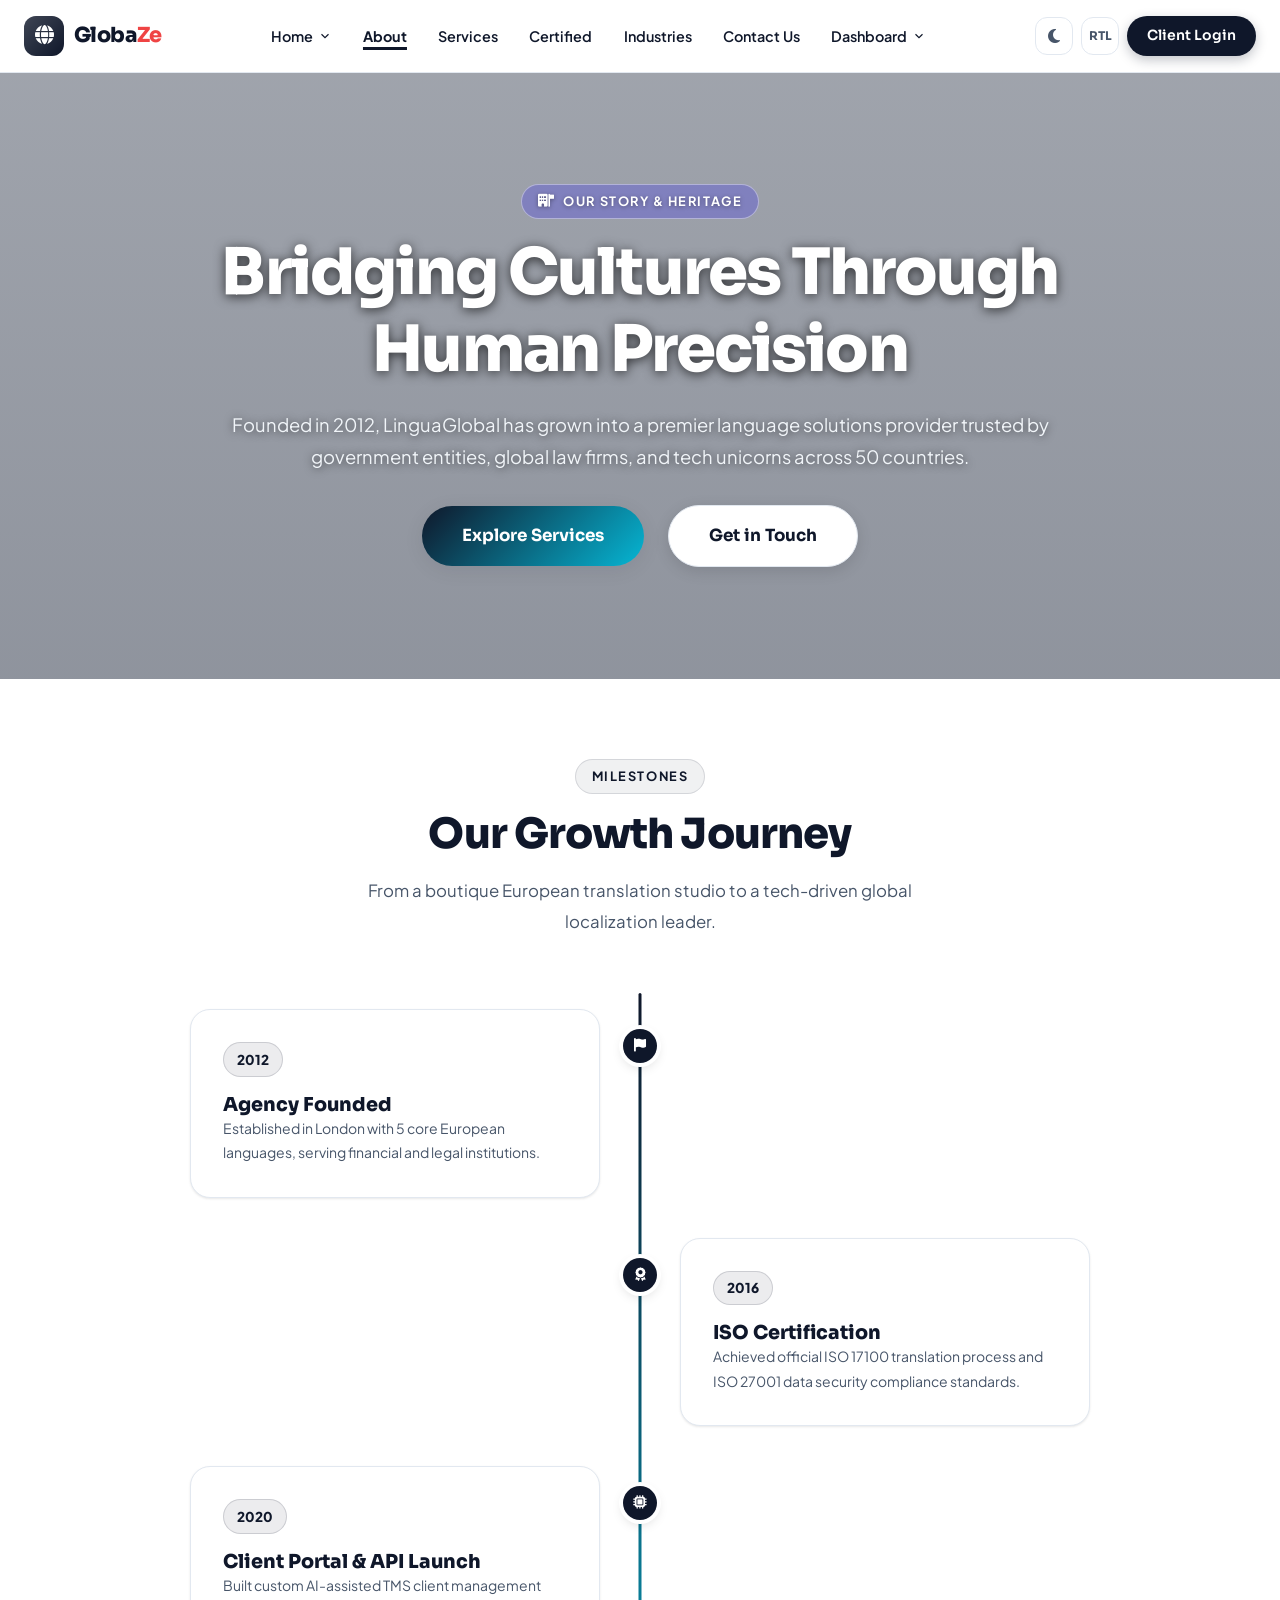
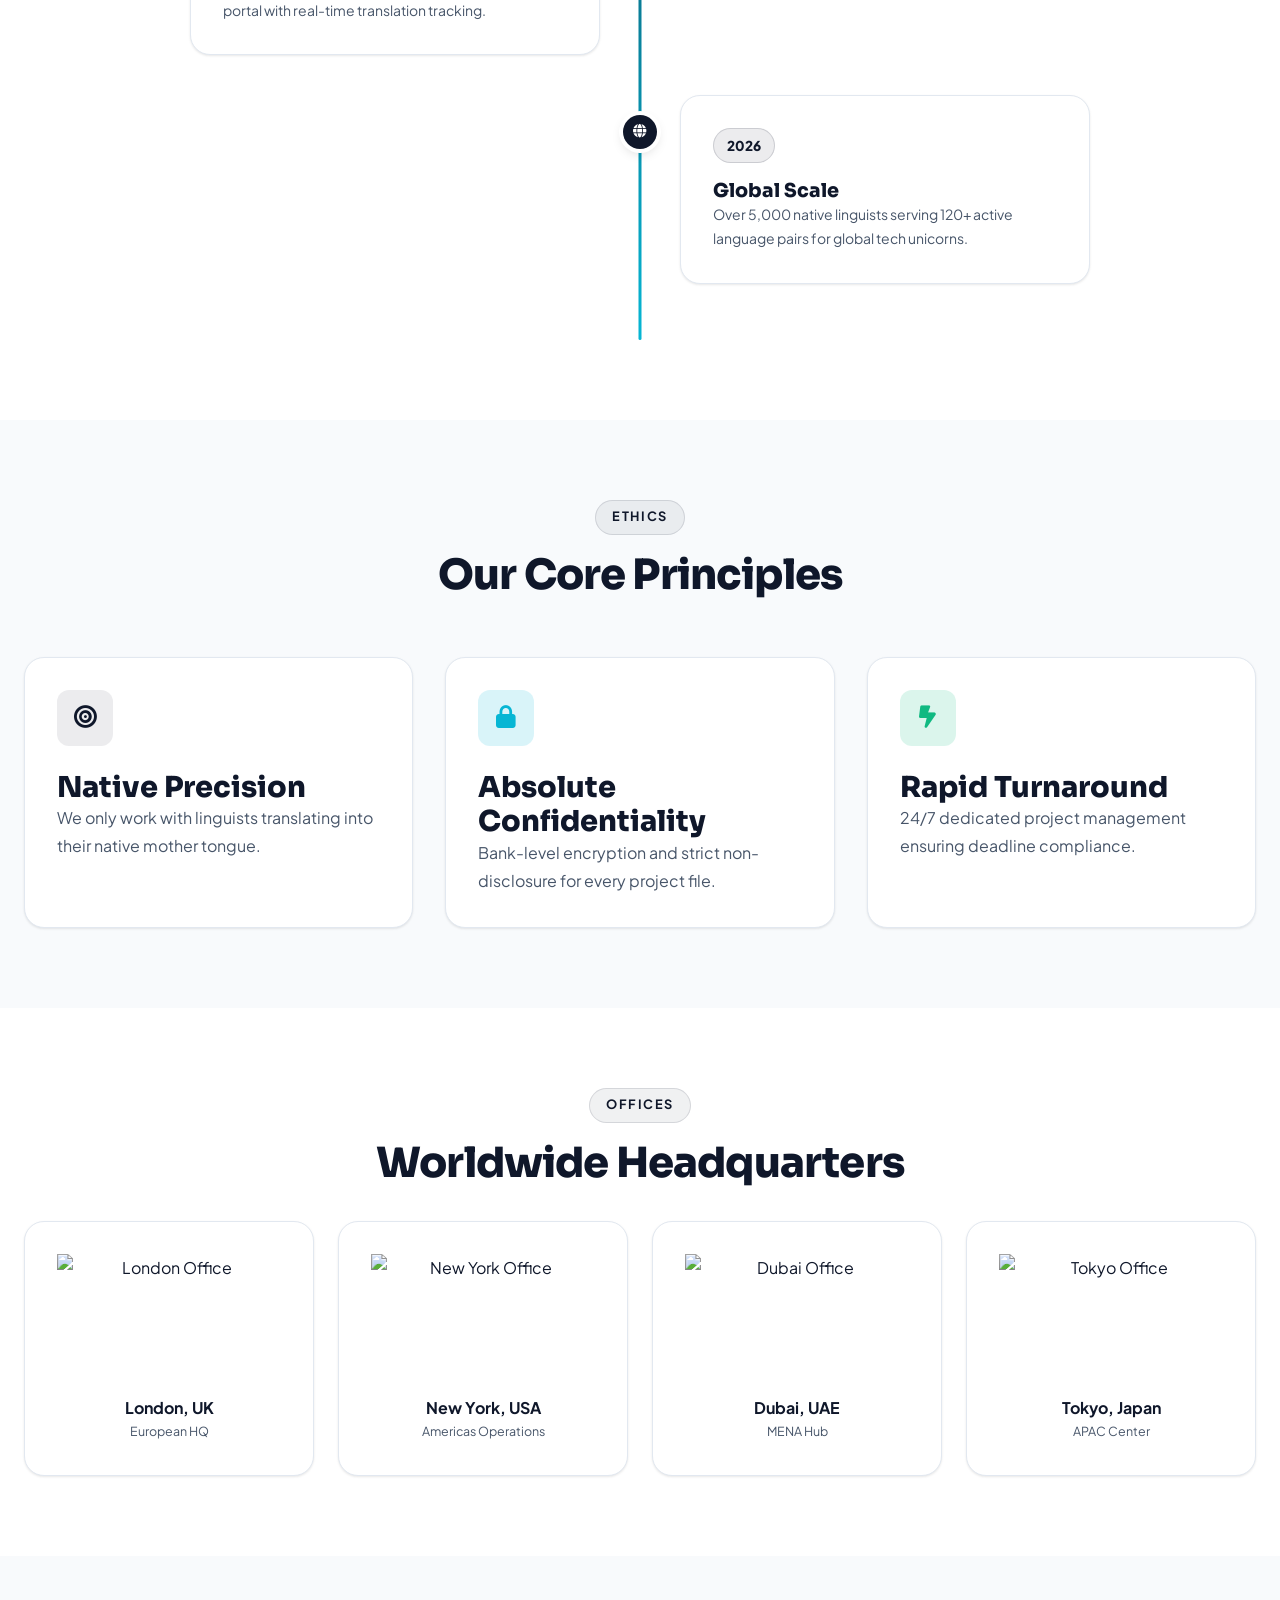
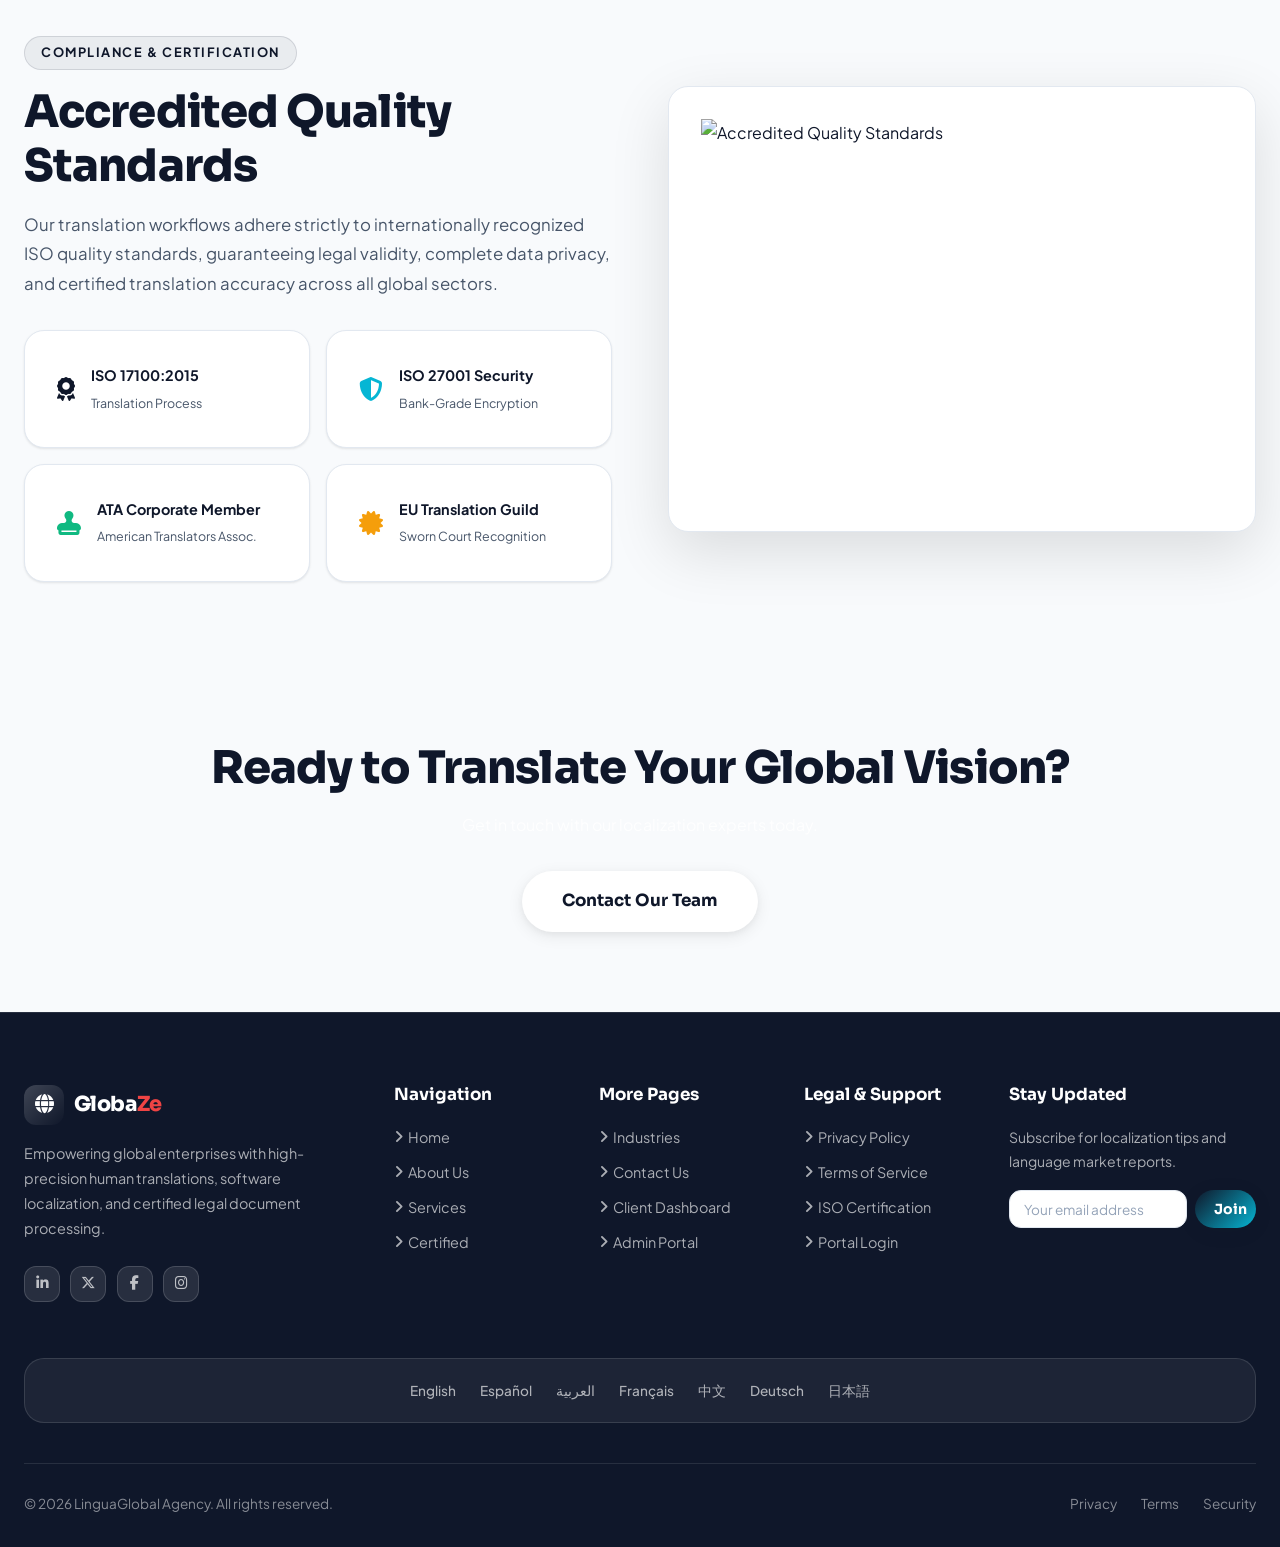
==== about.html @ 1b7e899e "j" ====
<!DOCTYPE html>
<html lang="en" data-theme="light" dir="ltr">
<head>
  <meta charset="UTF-8">
  <meta name="viewport" content="width=device-width, initial-scale=1.0">
  <title>About Us — LinguaGlobal Agency</title>
  <link rel="icon" type="image/svg+xml" href="assets/favicon.svg">
  <link rel="stylesheet" href="assets/css/styles.css">
  <link rel="stylesheet" href="assets/css/header.css">
  <link rel="stylesheet" href="assets/css/footer.css">
  <link rel="stylesheet" href="https://cdnjs.cloudflare.com/ajax/libs/font-awesome/6.5.1/css/all.min.css">
</head>
<body>

  <!-- Shared Header -->
  <header class="site-header">
    <div class="container header-inner">
      <a href="index.html" class="logo">
        <div class="logo-icon"><i class="fa-solid fa-globe"></i></div>
        <span class="logo-text">Globa<span>Ze</span></span>
      </a>

      <nav class="nav">
        <div class="nav-item">
          <a href="index.html" class="nav-link">
            Home
            <svg class="chevron" viewBox="0 0 24 24" fill="none" stroke="currentColor" stroke-width="2"><path d="M6 9l6 6 6-6"/></svg>
          </a>
          <div class="dropdown">
            <a href="index.html" class="dropdown-link"><span class="d-icon"><i class="fa-solid fa-house"></i></span> Home 1 (Global)</a>
            <a href="home2.html" class="dropdown-link"><span class="d-icon"><i class="fa-solid fa-bolt"></i></span> Home 2 (Enterprise)</a>
          </div>
        </div>

        <div class="nav-item"><a href="about.html" class="nav-link active">About</a></div>
        <div class="nav-item"><a href="services.html" class="nav-link">Services</a></div>
        <div class="nav-item"><a href="certified.html" class="nav-link">Certified</a></div>
        <div class="nav-item"><a href="industries.html" class="nav-link">Industries</a></div>
        <div class="nav-item"><a href="contact.html" class="nav-link">Contact Us</a></div>

        <div class="nav-item">
          <a href="#" class="nav-link">
            Dashboard
            <svg class="chevron" viewBox="0 0 24 24" fill="none" stroke="currentColor" stroke-width="2"><path d="M6 9l6 6 6-6"/></svg>
          </a>
          <div class="dropdown">
            <a href="dashboard.html" class="dropdown-link"><span class="d-icon"><i class="fa-solid fa-user"></i></span> Client Dashboard</a>
            <a href="admin-dashboard.html" class="dropdown-link"><span class="d-icon"><i class="fa-solid fa-user-shield"></i></span> Admin Dashboard</a>
          </div>
        </div>

        <!-- Mobile-only: toggles + login inside hamburger menu -->
        <div class="nav-actions">
          <div class="nav-actions-toggles">
            <button class="theme-toggle" aria-label="Toggle Theme"><i class="fa-solid fa-moon"></i></button>
            <button class="rtl-toggle" aria-label="Toggle RTL">RTL</button>
          </div>
          <a href="login.html" class="btn btn-primary" style="justify-content:center;">Client Login</a>
        </div>
      </nav>

      <div class="header-right">
        <button class="theme-toggle" aria-label="Toggle Theme"><i class="fa-solid fa-moon"></i></button>
        <button class="rtl-toggle" aria-label="Toggle RTL">RTL</button>
        <a href="login.html" class="btn-login">Client Login</a>
        <button class="hamburger" aria-label="Toggle Menu">
          <span></span><span></span><span></span>
        </button>
      </div>
    </div>
  </header>

  <!-- Section 1: Hero (Specific Background Image Applied & Dark Theme Immune) -->
  <section class="section section-lg hero-section" style="background-image: url('https://www.crystalhues.com/images/UploadedImages/BlogDocuments/89f655075d.png');">
    <div class="container container-sm text-center" data-aos="fade-up">
      <span class="section-label"><i class="fa-solid fa-building-flag me-1"></i> Our Story & Heritage</span>
      <h1 style="margin-bottom: 1.25rem;">Bridging Cultures Through Human Precision</h1>
      <p style="font-size: 1.15rem; margin-bottom: 2rem;">Founded in 2012, LinguaGlobal has grown into a premier language solutions provider trusted by government entities, global law firms, and tech unicorns across 50 countries.</p>
      <div class="flex-center gap-3">
        <a href="services.html" class="btn btn-primary btn-lg">Explore Services</a>
        <a href="contact.html" class="btn btn-ghost btn-lg" style="color:#fff; border-color:rgba(255,255,255,0.3);">Get in Touch</a>
      </div>
    </div>
  </section>

  <!-- Section 2: Timeline (Our Growth Journey) -->
  <section class="section" style="background: var(--bg-alt);">
    <div class="container">
      <div class="section-header" data-aos="fade-up">
        <span class="section-label">Milestones</span>
        <h2 class="section-title">Our Growth Journey</h2>
        <p class="section-subtitle">From a boutique European translation studio to a tech-driven global localization leader.</p>
      </div>

      <div class="timeline" data-aos="fade-up">
        <div class="timeline-item">
          <div class="timeline-node"><i class="fa-solid fa-flag"></i></div>
          <div class="card">
            <span class="badge badge-primary">2012</span>
            <h4 class="mt-2">Agency Founded</h4>
            <p class="text-sm">Established in London with 5 core European languages, serving financial and legal institutions.</p>
          </div>
        </div>

        <div class="timeline-item">
          <div class="timeline-node"><i class="fa-solid fa-award"></i></div>
          <div class="card">
            <span class="badge badge-accent">2016</span>
            <h4 class="mt-2">ISO Certification</h4>
            <p class="text-sm">Achieved official ISO 17100 translation process and ISO 27001 data security compliance standards.</p>
          </div>
        </div>

        <div class="timeline-item">
          <div class="timeline-node"><i class="fa-solid fa-microchip"></i></div>
          <div class="card">
            <span class="badge badge-success">2020</span>
            <h4 class="mt-2">Client Portal & API Launch</h4>
            <p class="text-sm">Built custom AI-assisted TMS client management portal with real-time translation tracking.</p>
          </div>
        </div>

        <div class="timeline-item">
          <div class="timeline-node"><i class="fa-solid fa-globe"></i></div>
          <div class="card">
            <span class="badge badge-warning">2026</span>
            <h4 class="mt-2">Global Scale</h4>
            <p class="text-sm">Over 5,000 native linguists serving 120+ active language pairs for global tech unicorns.</p>
          </div>
        </div>
      </div>
    </div>
  </section>

  <!-- Section 3: Core Values -->
  <section class="section">
    <div class="container">
      <div class="section-header" data-aos="fade-up">
        <span class="section-label">Ethics</span>
        <h2 class="section-title">Our Core Principles</h2>
      </div>

      <div class="grid-3" data-aos="fade-up">
        <div class="card">
          <div class="icon-box mb-3"><i class="fa-solid fa-bullseye"></i></div>
          <h3>Native Precision</h3>
          <p>We only work with linguists translating into their native mother tongue.</p>
        </div>
        <div class="card">
          <div class="icon-box icon-box-accent mb-3"><i class="fa-solid fa-lock"></i></div>
          <h3>Absolute Confidentiality</h3>
          <p>Bank-level encryption and strict non-disclosure for every project file.</p>
        </div>
        <div class="card">
          <div class="icon-box icon-box-success mb-3"><i class="fa-solid fa-bolt-lightning"></i></div>
          <h3>Rapid Turnaround</h3>
          <p>24/7 dedicated project management ensuring deadline compliance.</p>
        </div>
      </div>
    </div>
  </section>

  <!-- Section 4: Global Presence -->
  <section class="section" style="background: var(--bg-alt);">
    <div class="container text-center" data-aos="fade-up">
      <span class="section-label">Offices</span>
      <h2 class="section-title">Worldwide Headquarters</h2>
      <div class="grid-4 mt-4">
        <div class="card p-0 overflow-hidden text-center">
          <img src="https://images.unsplash.com/photo-1513635269975-59663e0ac1ad?auto=format&fit=crop&w=400&q=80" alt="London Office" style="width:100%; height:140px; object-fit:cover;">
          <div class="p-3"><strong>London, UK</strong><p class="text-xs text-muted">European HQ</p></div>
        </div>
        <div class="card p-0 overflow-hidden text-center">
          <img src="https://images.unsplash.com/photo-1496442226666-8d4d0e62e6e9?auto=format&fit=crop&w=400&q=80" alt="New York Office" style="width:100%; height:140px; object-fit:cover;">
          <div class="p-3"><strong>New York, USA</strong><p class="text-xs text-muted">Americas Operations</p></div>
        </div>
        <div class="card p-0 overflow-hidden text-center">
          <img src="https://images.unsplash.com/photo-1512453979798-5ea266f8880c?auto=format&fit=crop&w=400&q=80" alt="Dubai Office" style="width:100%; height:140px; object-fit:cover;">
          <div class="p-3"><strong>Dubai, UAE</strong><p class="text-xs text-muted">MENA Hub</p></div>
        </div>
        <div class="card p-0 overflow-hidden text-center">
          <img src="https://images.unsplash.com/photo-1503899036084-c55cdd92da26?auto=format&fit=crop&w=400&q=80" alt="Tokyo Office" style="width:100%; height:140px; object-fit:cover;">
          <div class="p-3"><strong>Tokyo, Japan</strong><p class="text-xs text-muted">APAC Center</p></div>
        </div>
      </div>
    </div>
  </section>

  <!-- Section 5: Accredited Quality Standards (Left Content & Right Image) -->
  <section class="section">
    <div class="container grid-2" style="align-items: center; gap: 3.5rem;" data-aos="fade-up">
      <div>
        <span class="section-label">Compliance & Certification</span>
        <h2>Accredited Quality Standards</h2>
        <p class="mt-2" style="font-size: 1.05rem;">Our translation workflows adhere strictly to internationally recognized ISO quality standards, guaranteeing legal validity, complete data privacy, and certified translation accuracy across all global sectors.</p>
        
        <div class="grid-2 mt-4" style="gap: 1rem;">
          <div class="card p-3 flex gap-2" style="align-items: center;">
            <i class="fa-solid fa-award text-primary" style="font-size: 1.5rem;"></i>
            <div>
              <strong style="display:block; font-size: 0.9rem;">ISO 17100:2015</strong>
              <span class="text-xs text-muted">Translation Process</span>
            </div>
          </div>
          <div class="card p-3 flex gap-2" style="align-items: center;">
            <i class="fa-solid fa-shield-halved text-accent" style="font-size: 1.5rem;"></i>
            <div>
              <strong style="display:block; font-size: 0.9rem;">ISO 27001 Security</strong>
              <span class="text-xs text-muted">Bank-Grade Encryption</span>
            </div>
          </div>
          <div class="card p-3 flex gap-2" style="align-items: center;">
            <i class="fa-solid fa-stamp text-success" style="font-size: 1.5rem;"></i>
            <div>
              <strong style="display:block; font-size: 0.9rem;">ATA Corporate Member</strong>
              <span class="text-xs text-muted">American Translators Assoc.</span>
            </div>
          </div>
          <div class="card p-3 flex gap-2" style="align-items: center;">
            <i class="fa-solid fa-certificate text-warning" style="font-size: 1.5rem;"></i>
            <div>
              <strong style="display:block; font-size: 0.9rem;">EU Translation Guild</strong>
              <span class="text-xs text-muted">Sworn Court Recognition</span>
            </div>
          </div>
        </div>
      </div>

      <div class="card p-0 overflow-hidden" style="border-radius: var(--radius-lg); box-shadow: var(--shadow-xl);">
        <img src="https://encrypted-tbn0.gstatic.com/images?q=tbn:ANd9GcSvDf3JsswdYMlalA2zwgzcyN1QqdpwcfSe66rg1JD06zxFjDrPmMpYpowX&s=10" alt="Accredited Quality Standards" style="width:100%; height:380px; object-fit:cover;">
      </div>
    </div>
  </section>

  <!-- Section 6: CTA Banner -->
  <section class="section bg-gradient-primary text-center" style="color: #fff;">
    <div class="container" data-aos="zoom-in">
      <h2>Ready to Translate Your Global Vision?</h2>
      <p style="color: rgba(255,255,255,0.85);" class="mt-2 mb-4">Get in touch with our localization experts today.</p>
      <a href="contact.html" class="btn btn-white btn-lg">Contact Our Team</a>
    </div>
  </section>

  <!-- Shared Footer -->
  <footer class="site-footer">
    <div class="container">
      <div class="footer-top">
        <div class="footer-brand">
          <a href="index.html" class="logo">
            <div class="logo-icon"><i class="fa-solid fa-globe"></i></div>
            <span class="logo-text">Globa<span>Ze</span></span>
          </a>
          <p>Empowering global enterprises with high-precision human translations, software localization, and certified legal document processing.</p>
          <div class="social-links">
            <a href="#" class="social-icon"><i class="fa-brands fa-linkedin-in"></i></a>
            <a href="#" class="social-icon"><i class="fa-brands fa-x-twitter"></i></a>
            <a href="#" class="social-icon"><i class="fa-brands fa-facebook-f"></i></a>
            <a href="#" class="social-icon"><i class="fa-brands fa-instagram"></i></a>
          </div>
        </div>

        <div>
          <h4 class="footer-title">Navigation</h4>
          <div class="footer-links">
            <a href="index.html" class="footer-link"><i class="fa-solid fa-angle-right"></i> Home</a>
            <a href="about.html" class="footer-link"><i class="fa-solid fa-angle-right"></i> About Us</a>
            <a href="services.html" class="footer-link"><i class="fa-solid fa-angle-right"></i> Services</a>
            <a href="certified.html" class="footer-link"><i class="fa-solid fa-angle-right"></i> Certified</a>
          </div>
        </div>

        <div>
          <h4 class="footer-title">More Pages</h4>
          <div class="footer-links">
            <a href="industries.html" class="footer-link"><i class="fa-solid fa-angle-right"></i> Industries</a>
            <a href="contact.html" class="footer-link"><i class="fa-solid fa-angle-right"></i> Contact Us</a>
            <a href="dashboard.html" class="footer-link"><i class="fa-solid fa-angle-right"></i> Client Dashboard</a>
            <a href="admin-dashboard.html" class="footer-link"><i class="fa-solid fa-angle-right"></i> Admin Portal</a>
          </div>
        </div>

        <div>
          <h4 class="footer-title">Legal & Support</h4>
          <div class="footer-links">
            <a href="#" class="footer-link"><i class="fa-solid fa-angle-right"></i> Privacy Policy</a>
            <a href="#" class="footer-link"><i class="fa-solid fa-angle-right"></i> Terms of Service</a>
            <a href="#" class="footer-link"><i class="fa-solid fa-angle-right"></i> ISO Certification</a>
            <a href="login.html" class="footer-link"><i class="fa-solid fa-angle-right"></i> Portal Login</a>
          </div>
        </div>

        <div class="footer-newsletter">
          <h4 class="footer-title">Stay Updated</h4>
          <p>Subscribe for localization tips and language market reports.</p>
          <form class="newsletter-form" onsubmit="event.preventDefault();">
            <input type="email" class="form-control" placeholder="Your email address" required>
            <button type="submit" class="btn btn-primary btn-sm">Join</button>
          </form>
        </div>
      </div>

      <div class="languages-bar">
        <span class="lang-chip">English</span>
        <span class="lang-chip">Español</span>
        <span class="lang-chip">العربية</span>
        <span class="lang-chip">Français</span>
        <span class="lang-chip">中文</span>
        <span class="lang-chip">Deutsch</span>
        <span class="lang-chip">日本語</span>
      </div>

      <div class="footer-bottom">
        <div>&copy; 2026 LinguaGlobal Agency. All rights reserved.</div>
        <div class="footer-bottom-links">
          <a href="#">Privacy</a>
          <a href="#">Terms</a>
          <a href="#">Security</a>
        </div>
      </div>
    </div>
  </footer>

  <script src="assets/js/main.js"></script>
</body>
</html>
---- assets/css/styles.css ----
/* ============================================================
   LinguaGlobal — Global Styles
   ============================================================ */

@import url('https://fonts.googleapis.com/css2?family=Plus+Jakarta+Sans:ital,wght@0,300..800;1,300..800&family=Sora:wght@300..800&display=swap');

/* ── CSS Custom Properties ── */
:root {
  /* Brand - Black in light theme, White in dark theme (No purple) */
  --primary:        #0F172A;
  --primary-light:  #334155;
  --primary-dark:   #020617;
  --primary-glow:   rgba(15,23,42,0.08);
  --accent:         #06B6D4;
  --accent-light:   #22D3EE;
  --accent-dark:    #0891B2;
  --success:        #10B981;
  --warning:        #F59E0B;
  --danger:         #EF4444;

  /* Light Theme */
  --bg:             #F8FAFC;
  --bg-alt:         #FFFFFF;
  --bg-card:        #FFFFFF;
  --bg-glass:       rgba(255,255,255,0.85);
  --text:           #0F172A;
  --text-muted:     #475569;
  --text-subtle:    #94A3B8;
  --border:         #E2E8F0;
  --border-light:   #F1F5F9;
  --shadow-sm:      0 1px 3px rgba(0,0,0,0.06), 0 1px 2px rgba(0,0,0,0.04);
  --shadow-md:      0 4px 16px rgba(0,0,0,0.08), 0 2px 6px rgba(0,0,0,0.04);
  --shadow-lg:      0 10px 40px rgba(0,0,0,0.10), 0 4px 12px rgba(0,0,0,0.06);
  --shadow-xl:      0 20px 60px rgba(0,0,0,0.12);
  --header-bg:      rgba(255,255,255,0.95);
  --gradient-hero:  linear-gradient(135deg, #0F172A 0%, #334155 100%);
  --gradient-card:  linear-gradient(135deg, #F8FAFC 0%, #F1F5F9 100%);
  --overlay:        rgba(15,23,42,0.65);

  /* Sizing */
  --radius-sm:  6px;
  --radius-md:  12px;
  --radius-lg:  20px;
  --radius-xl:  32px;
  --radius-full: 9999px;

  /* Typography — Modern Ultra Sleek Pairings */
  --font-head: 'Sora', sans-serif;
  --font-body: 'Plus Jakarta Sans', sans-serif;

  /* Transitions */
  --transition: 0.3s cubic-bezier(0.4, 0, 0.2, 1);
  --transition-fast: 0.15s ease;
  --transition-slow: 0.5s ease;
}

[data-theme="dark"] {
  --primary:      #FFFFFF;
  --primary-light:#F8FAFC;
  --primary-dark: #E2E8F0;
  --primary-glow: rgba(255,255,255,0.15);
  --bg:           #0F172A;
  --bg-alt:       #1E293B;
  --bg-card:      #1E293B;
  --bg-glass:     rgba(30,41,59,0.85);
  --text:         #F1F5F9;
  --text-muted:   #94A3B8;
  --text-subtle:  #64748B;
  --border:       #334155;
  --border-light: #1E293B;
  --shadow-sm:    0 1px 3px rgba(0,0,0,0.3);
  --shadow-md:    0 4px 16px rgba(0,0,0,0.4);
  --shadow-lg:    0 10px 40px rgba(0,0,0,0.5);
  --shadow-xl:    0 20px 60px rgba(0,0,0,0.6);
  --header-bg:    rgba(255,255,255,0.95);
  --gradient-card: linear-gradient(135deg, #1E293B 0%, #0F172A 100%);
  --overlay:      rgba(0,0,0,0.75);
}

/* ── Reset & Base ── */
*, *::before, *::after { box-sizing: border-box; margin: 0; padding: 0; }

html {
  scroll-behavior: smooth;
  font-size: 16px;
  -webkit-text-size-adjust: 100%;
}

body {
  font-family: var(--font-body);
  background: var(--bg);
  color: var(--text);
  line-height: 1.7;
  min-height: 100vh;
  transition: background var(--transition), color var(--transition);
  overflow-x: hidden;
}

img { max-width: 100%; height: auto; display: block; }
a  { color: inherit; text-decoration: none; }
ul { list-style: none; }
button { cursor: pointer; border: none; background: none; font-family: inherit; }
input, textarea, select { font-family: inherit; }

/* ── Typography ── */
h1,h2,h3,h4,h5,h6 { font-family: var(--font-head); font-weight: 800; line-height: 1.2; color: var(--text); }
h1 { font-size: clamp(2.3rem, 5vw, 4rem); letter-spacing: -0.03em; }
h2 { font-size: clamp(1.8rem, 3.5vw, 2.8rem); letter-spacing: -0.02em; }
h3 { font-size: clamp(1.3rem, 2.5vw, 1.8rem); }
h4 { font-size: 1.2rem; }
h5 { font-size: 1rem; }
p  { color: var(--text-muted); line-height: 1.75; }

/* ── Fixed Hero Section Style (Immune to Light/Dark Mode) ── */
.hero-section {
  position: relative;
  background-size: cover !important;
  background-position: center !important;
  background-repeat: no-repeat !important;
  color: #FFFFFF !important;
}

/* Hardcoded overlay with lighter opacity for vibrant background brightness */
.hero-section::before {
  content: '';
  position: absolute;
  inset: 0;
  background: linear-gradient(180deg, rgba(15,23,42,0.38) 0%, rgba(15,23,42,0.45) 100%);
  z-index: 1;
}

.hero-section > * {
  position: relative;
  z-index: 2;
}

/* Force hero headings, text, and labels to stay white/bright regardless of html data-theme */
.hero-section h1,
.hero-section h2,
.hero-section h3,
.hero-section h4 {
  color: #FFFFFF !important;
  text-shadow: 0 2px 12px rgba(0, 0, 0, 0.7);
}

.hero-section p,
.hero-section span,
.hero-section strong,
.hero-section label {
  color: #FFFFFF !important;
  text-shadow: 0 1px 8px rgba(0, 0, 0, 0.6);
}

.hero-section p,
.hero-section .text-muted,
.hero-section .section-subtitle {
  color: #F1F5F9 !important;
  text-shadow: 0 1px 8px rgba(0, 0, 0, 0.6);
}

.hero-section .section-label {
  background: rgba(79,70,229,0.35) !important;
  color: #FFFFFF !important;
  border: 1px solid rgba(255,255,255,0.4) !important;
  text-shadow: 0 1px 4px rgba(0,0,0,0.4);
}

/* Light Theme Default for Hero Secondary Buttons (e.g., Watch Workflow / Explore Services) */
.hero-section .btn-ghost,
.hero-section .btn-white {
  background: #FFFFFF !important;
  color: #0F172A !important;
  border: 1px solid #E2E8F0 !important;
  box-shadow: 0 4px 16px rgba(0, 0, 0, 0.12) !important;
  text-shadow: none !important;
}

.hero-section .btn-ghost i,
.hero-section .btn-ghost svg,
.hero-section .btn-white i,
.hero-section .btn-white svg {
  color: var(--primary) !important;
}

.hero-section .btn-ghost:hover,
.hero-section .btn-white:hover {
  background: #F8FAFC !important;
  color: var(--primary) !important;
  border-color: var(--primary) !important;
  transform: translateY(-2px);
}

.hero-section .card-glass {
  background: rgba(15,23,42,0.75) !important;
  backdrop-filter: blur(20px) !important;
  -webkit-backdrop-filter: blur(20px) !important;
  border: 1px solid rgba(255,255,255,0.18) !important;
  color: #FFFFFF !important;
}

/* ── Container ── */
.container {
  width: 100%;
  max-width: 1280px;
  margin-inline: auto;
  padding-inline: 1.5rem;
}
.container-sm  { max-width: 960px;  margin-inline: auto; padding-inline: 1.5rem; }
.container-lg  { max-width: 1440px; margin-inline: auto; padding-inline: 2rem; }

/* ── Section ── */
.section { padding-block: 5rem; }
.section-sm { padding-block: 3rem; }
.section-lg { padding-block: 7rem; }

.section-label {
  display: inline-flex;
  align-items: center;
  gap: 0.5rem;
  font-size: 0.8rem;
  font-weight: 700;
  letter-spacing: 0.12em;
  text-transform: uppercase;
  color: #0F172A;
  background: rgba(15, 23, 42, 0.06);
  border: 1px solid rgba(15, 23, 42, 0.12);
  padding: 0.35rem 1rem;
  border-radius: var(--radius-full);
  margin-bottom: 1rem;
  transition: var(--transition);
}

[data-theme="dark"] .section-label {
  color: #FFFFFF !important;
  background: rgba(255, 255, 255, 0.12) !important;
  border-color: rgba(255, 255, 255, 0.22) !important;
}
.section-title {
  font-size: clamp(1.8rem, 3.5vw, 2.6rem);
  font-weight: 800;
  margin-bottom: 1rem;
}
.section-subtitle {
  font-size: 1.05rem;
  color: var(--text-muted);
  max-width: 580px;
  margin-inline: auto;
  line-height: 1.8;
}
.section-header { text-align: center; margin-bottom: 3.5rem; }
.section-header-left { text-align: start; margin-bottom: 2.5rem; }
.section-header-left .section-subtitle { margin-inline: 0; }

/* ── Buttons ── */
.btn {
  display: inline-flex;
  align-items: center;
  gap: 0.5rem;
  padding: 0.75rem 1.75rem;
  border-radius: var(--radius-full);
  font-family: var(--font-head);
  font-weight: 700;
  font-size: 0.95rem;
  transition: var(--transition);
  position: relative;
  overflow: hidden;
  white-space: nowrap;
}
.btn::before {
  content: '';
  position: absolute;
  inset: 0;
  background: rgba(255,255,255,0);
  transition: var(--transition);
}
.btn:hover::before { background: rgba(255,255,255,0.1); }

.btn-primary {
  background: linear-gradient(135deg, var(--primary), var(--accent));
  color: #fff !important;
  box-shadow: 0 4px 20px var(--primary-glow);
}
.btn-primary:hover {
  transform: translateY(-2px);
  box-shadow: 0 8px 30px var(--primary-glow);
}

.btn-outline {
  background: transparent;
  color: var(--primary);
  border: 2px solid var(--primary);
}
.btn-outline:hover {
  background: var(--primary);
  color: #fff !important;
  transform: translateY(-2px);
}

.btn-ghost {
  background: var(--bg-alt);
  color: var(--text);
  border: 1px solid var(--border);
}
.btn-ghost:hover {
  background: var(--bg-card);
  border-color: var(--primary);
  color: var(--primary);
}

.btn-white {
  background: #fff;
  color: var(--primary) !important;
  box-shadow: var(--shadow-md);
}
.btn-white:hover {
  transform: translateY(-2px);
  box-shadow: var(--shadow-lg);
}

.btn-sm { padding: 0.5rem 1.2rem; font-size: 0.875rem; }
.btn-lg { padding: 1rem 2.5rem; font-size: 1.05rem; }
.btn-icon { width: 2.5rem; height: 2.5rem; padding: 0; justify-content: center; border-radius: var(--radius-md); }

/* ── Cards ── */
.card {
  background: var(--bg-card);
  border: 1px solid var(--border);
  border-radius: var(--radius-lg);
  padding: 2rem;
  transition: var(--transition);
  box-shadow: var(--shadow-sm);
}
.card:hover {
  box-shadow: var(--shadow-lg);
  transform: translateY(-4px);
  border-color: var(--primary-light);
}

.card-glass {
  background: var(--bg-glass);
  backdrop-filter: blur(20px);
  -webkit-backdrop-filter: blur(20px);
  border: 1px solid rgba(255,255,255,0.15);
  border-radius: var(--radius-lg);
}

/* ── Badge ── */
.badge {
  display: inline-flex;
  align-items: center;
  gap: 0.35rem;
  padding: 0.3rem 0.8rem;
  border-radius: var(--radius-full);
  font-size: 0.78rem;
  font-weight: 700;
}
.badge-primary { background: var(--primary-glow); color: var(--primary); }
.badge-success { background: rgba(16,185,129,0.15); color: var(--success); }
.badge-warning { background: rgba(245,158,11,0.15); color: var(--warning); }
.badge-danger  { background: rgba(239,68,68,0.15);  color: var(--danger); }
.badge-accent  { background: rgba(6,182,212,0.15);  color: var(--accent); }

/* ── Forms ── */
.form-group { margin-bottom: 1.5rem; }
.form-label {
  display: block;
  font-size: 0.875rem;
  font-weight: 600;
  color: var(--text);
  margin-bottom: 0.5rem;
}
.form-control {
  width: 100%;
  padding: 0.75rem 1rem;
  background: var(--bg-alt);
  border: 1.5px solid var(--border);
  border-radius: var(--radius-md);
  color: var(--text);
  font-size: 0.95rem;
  transition: var(--transition);
  outline: none;
}
.form-control:focus {
  border-color: var(--primary);
  box-shadow: 0 0 0 3px var(--primary-glow);
}
.form-control::placeholder { color: var(--text-subtle); }

/* ── Grid helpers ── */
.grid-2 { display: grid; grid-template-columns: repeat(2, 1fr); gap: 2rem; }
.grid-3 { display: grid; grid-template-columns: repeat(3, 1fr); gap: 2rem; }
.grid-4 { display: grid; grid-template-columns: repeat(4, 1fr); gap: 1.5rem; }
.grid-auto { display: grid; grid-template-columns: repeat(auto-fit, minmax(260px, 1fr)); gap: 2rem; }

/* ── Flex helpers ── */
.flex          { display: flex; }
.flex-center   { display: flex; align-items: center; justify-content: center; }
.flex-between  { display: flex; align-items: center; justify-content: space-between; }
.flex-col      { display: flex; flex-direction: column; }
.gap-1  { gap: 0.5rem; }
.gap-2  { gap: 1rem; }
.gap-3  { gap: 1.5rem; }
.gap-4  { gap: 2rem; }

/* ── Spacing ── */
.mt-1 { margin-top: 0.5rem; }
.mt-2 { margin-top: 1rem; }
.mt-3 { margin-top: 1.5rem; }
.mt-4 { margin-top: 2rem; }
.mb-1 { margin-bottom: 0.5rem; }
.mb-2 { margin-bottom: 1rem; }
.mb-3 { margin-bottom: 1.5rem; }
.mb-4 { margin-bottom: 2rem; }

/* ── Text helpers ── */
.text-center { text-align: center; }
.text-start  { text-align: start; }
.text-end    { text-align: end; }
.text-primary { color: var(--primary) !important; }
.text-accent  { color: var(--accent) !important; }
.text-muted   { color: var(--text-muted) !important; }
.text-success { color: var(--success) !important; }
.text-warning { color: var(--warning) !important; }
.text-sm { font-size: 0.875rem; }
.text-xs { font-size: 0.78rem; }
.fw-600 { font-weight: 600; }
.fw-700 { font-weight: 700; }

/* ── Icon Box ── */
.icon-box {
  width: 3.5rem;
  height: 3.5rem;
  border-radius: var(--radius-md);
  display: flex;
  align-items: center;
  justify-content: center;
  font-size: 1.4rem;
  background: var(--primary-glow);
  color: var(--primary);
  flex-shrink: 0;
  transition: var(--transition);
}
.icon-box-accent { background: rgba(6,182,212,0.15); color: var(--accent); }
.icon-box-success { background: rgba(16,185,129,0.15); color: var(--success); }
.icon-box-warning { background: rgba(245,158,11,0.15); color: var(--warning); }
.icon-box-lg { width: 4.5rem; height: 4.5rem; font-size: 1.8rem; border-radius: var(--radius-lg); }

/* ── Gradient Text ── */
.gradient-text {
  background: linear-gradient(135deg, var(--primary), var(--accent));
  -webkit-background-clip: text;
  -webkit-text-fill-color: transparent;
  background-clip: text;
}

/* ── Divider ── */
.divider {
  height: 1px;
  background: var(--border);
  margin-block: 2rem;
}
.divider-text {
  display: flex;
  align-items: center;
  gap: 1rem;
  color: var(--text-muted);
  font-size: 0.875rem;
}
.divider-text::before, .divider-text::after {
  content: '';
  flex: 1;
  height: 1px;
  background: var(--border);
}

/* ── Animations ── */
[data-aos] {
  opacity: 0;
  transform: translateY(30px);
  transition: opacity 0.7s ease, transform 0.7s ease;
}
[data-aos].aos-animate {
  opacity: 1;
  transform: translateY(0);
}

@keyframes float {
  0%, 100% { transform: translateY(0); }
  50%       { transform: translateY(-12px); }
}
.animate-float { animation: float 4s ease-in-out infinite; }

/* ── Table & Progress ── */
.table-wrap { overflow-x: auto; border-radius: var(--radius-lg); border: 1px solid var(--border); }
table { width: 100%; border-collapse: collapse; }
th {
  background: var(--bg-alt);
  padding: 1rem 1.25rem;
  text-align: start;
  font-size: 0.8rem;
  font-weight: 700;
  letter-spacing: 0.08em;
  text-transform: uppercase;
  color: var(--text-muted);
  border-bottom: 1px solid var(--border);
}
td {
  padding: 1rem 1.25rem;
  border-bottom: 1px solid var(--border-light);
  font-size: 0.9rem;
  color: var(--text);
}
tr:last-child td { border-bottom: none; }
tr:hover td { background: var(--bg-alt); }

/* ── Responsive ── */
@media (max-width: 1024px) {
  .grid-4 { grid-template-columns: repeat(2, 1fr); }
}
@media (max-width: 768px) {
  .section { padding-block: 3.5rem; }
  .section-lg { padding-block: 4rem; }
  .grid-2, .grid-3, .grid-4 { grid-template-columns: 1fr; }
}

/* ============================================================
   MOBILE RESPONSIVE — 1024px / 768px / 360px
   Only affects mobile views. Desktop unchanged.
   ============================================================ */

/* ── 1024px (tablets) ── */
@media (max-width: 1024px) {
  .container, .container-sm, .container-lg {
    padding-inline: 1.25rem;
  }
  .section { padding-block: 4rem; }
  .section-lg { padding-block: 5rem; }
  .section-header { margin-bottom: 2.5rem; }
  .grid-auto { grid-template-columns: repeat(auto-fit, minmax(200px, 1fr)); }
  .card { padding: 1.5rem; }
}

/* ── 768px (large mobile / small tablet) ── */
@media (max-width: 768px) {
  .container, .container-sm, .container-lg {
    padding-inline: 1rem;
  }
  .section { padding-block: 2.75rem; }
  .section-sm { padding-block: 1.75rem; }
  .section-lg { padding-block: 3.25rem; }
  .section-header { margin-bottom: 2rem; }
  .section-subtitle { font-size: 0.95rem; }

  h4 { font-size: 1.05rem; }

  .btn { padding: 0.65rem 1.4rem; font-size: 0.9rem; }
  .btn-lg { padding: 0.75rem 1.75rem; font-size: 0.95rem; }

  .card { padding: 1.25rem; border-radius: var(--radius-lg); }

  /* Stack flex rows that would overflow */
  .flex-between { flex-wrap: wrap; gap: 0.75rem; }

  /* Table: allow horizontal scroll on small screens */
  .table-wrap { border-radius: var(--radius-md); }
  th, td { padding: 0.75rem 1rem; font-size: 0.82rem; }
}

/* ── 360px (small phones) ── */
@media (max-width: 480px) {
  .container, .container-sm, .container-lg {
    padding-inline: 0.875rem;
  }
  .section { padding-block: 2.25rem; }
  .section-sm { padding-block: 1.5rem; }
  .section-lg { padding-block: 2.75rem; }
  .section-header { margin-bottom: 1.5rem; }
  .section-label { font-size: 0.72rem; padding: 0.3rem 0.75rem; }
  .section-title { font-size: clamp(1.4rem, 7vw, 1.9rem); }
  .section-subtitle { font-size: 0.88rem; }

  h1 { font-size: clamp(1.75rem, 8vw, 2.5rem); }
  h2 { font-size: clamp(1.4rem, 7vw, 2rem); }
  h3 { font-size: clamp(1.1rem, 5vw, 1.4rem); }
  h4 { font-size: 1rem; }

  .btn { padding: 0.6rem 1.1rem; font-size: 0.85rem; }
  .btn-lg { padding: 0.7rem 1.4rem; font-size: 0.9rem; }
  .btn-sm { padding: 0.45rem 0.9rem; font-size: 0.8rem; }

  .card { padding: 1rem; border-radius: var(--radius-md); }
  .card:hover { transform: none; }

  .grid-auto { grid-template-columns: 1fr; gap: 1rem; }
  .gap-4 { gap: 1rem; }
  .gap-3 { gap: 0.75rem; }

  .badge { font-size: 0.72rem; padding: 0.25rem 0.6rem; }

  th, td { padding: 0.6rem 0.75rem; font-size: 0.78rem; }

  .icon-box { width: 2.75rem; height: 2.75rem; font-size: 1.1rem; }
  .icon-box-lg { width: 3.25rem; height: 3.25rem; font-size: 1.4rem; }
}

/* ── Timeline (Growth Journey) Styles ── */
.timeline {
  position: relative;
  max-width: 900px;
  margin: 3rem auto 0;
  padding-block: 1rem;
}
.timeline::before {
  content: '';
  position: absolute;
  top: 0;
  bottom: 0;
  left: 50%;
  width: 3px;
  background: linear-gradient(180deg, var(--primary), var(--accent));
  transform: translateX(-50%);
  border-radius: 3px;
}
.timeline-item {
  position: relative;
  margin-bottom: 2.5rem;
  width: 50%;
  padding-inline-end: 2.5rem;
}
.timeline-item:nth-child(even) {
  left: 50%;
  padding-inline-end: 0;
  padding-inline-start: 2.5rem;
}
.timeline-node {
  position: absolute;
  top: 1.25rem;
  right: -17px;
  width: 34px;
  height: 34px;
  border-radius: 50%;
  background: #0F172A !important;
  color: #FFFFFF !important;
  display: flex;
  align-items: center;
  justify-content: center;
  font-size: 0.85rem;
  box-shadow: 0 0 0 4px var(--bg-alt), 0 4px 12px rgba(0,0,0,0.15);
  z-index: 2;
}
[data-theme="dark"] .timeline-node {
  background: #FFFFFF !important;
  color: #0F172A !important;
}
.timeline-item:nth-child(even) .timeline-node {
  left: -17px;
  right: auto;
}

/* Timeline Year Badge Color */
.timeline .badge {
  color: #0F172A !important;
  background: rgba(15, 23, 42, 0.08) !important;
  border: 1px solid rgba(15, 23, 42, 0.15) !important;
  font-weight: 800;
  font-size: 0.85rem;
}
[data-theme="dark"] .timeline .badge {
  color: #FFFFFF !important;
  background: rgba(255, 255, 255, 0.15) !important;
  border-color: rgba(255, 255, 255, 0.25) !important;
}

@media (max-width: 768px) {
  .timeline::before { left: 20px; }
  .timeline-item { width: 100%; padding-inline-end: 0; padding-inline-start: 3.5rem; margin-bottom: 2rem; }
  .timeline-item:nth-child(even) { left: 0; padding-inline-start: 3.5rem; }
  .timeline-node { left: 3px !important; right: auto !important; }
}

@media (max-width: 480px) {
  .timeline { margin-top: 1.5rem; }
  .timeline::before { left: 14px; }
  .timeline-item { padding-inline-start: 2.75rem; margin-bottom: 1.5rem; }
  .timeline-item:nth-child(even) { padding-inline-start: 2.75rem; }
  .timeline-node {
    left: -3px !important;
    right: auto !important;
    width: 28px;
    height: 28px;
    font-size: 0.75rem;
  }
  .timeline .card { padding: 1rem; }
}

/* ── Stat Value (Hero Stats: light theme = black, dark theme = purple) ── */
.stat-value {
  color: #0F172A;
}
[data-theme="dark"] .stat-value {
  color: #818CF8;
}
---- assets/css/header.css ----
/* ============================================================
   LinguaGlobal — Header / Navigation Styles
   ============================================================ */

/* ── Header ── */
.site-header {
  position: fixed;
  top: 0;
  inset-inline: 0;
  z-index: 1000;
  background: var(--header-bg);
  backdrop-filter: blur(24px);
  -webkit-backdrop-filter: blur(24px);
  border-bottom: 1px solid var(--border);
  transition: background var(--transition), box-shadow var(--transition);
}
.site-header.scrolled {
  box-shadow: var(--shadow-md);
}
.header-inner {
  display: flex;
  align-items: center;
  justify-content: space-between;
  height: 72px;
  gap: 1rem;
}

/* ── Logo ── */
.logo {
  display: flex;
  align-items: center;
  gap: 0.6rem;
  flex-shrink: 0;
  text-decoration: none;
}
.logo-icon {
  width: 40px;
  height: 40px;
  border-radius: var(--radius-md);
  background: #0F172A;
  display: flex;
  align-items: center;
  justify-content: center;
  font-size: 1.2rem;
  color: #fff;
  flex-shrink: 0;
  position: relative;
  overflow: hidden;
}
.logo-icon::after {
  content: '';
  position: absolute;
  inset: 0;
  background: linear-gradient(135deg, rgba(255,255,255,0.2), transparent);
}
.logo-text {
  font-family: var(--font-head);
  font-weight: 800;
  font-size: 1.3rem;
  color: #0F172A;
  letter-spacing: -0.02em;
}
.logo-text span { color: #EF4444; font-weight: 900; }

/* ── Nav ── */
.nav {
  display: flex;
  align-items: center;
  gap: 0.25rem;
  flex: 1;
  justify-content: center;
}
.nav-item {
  position: relative;
}
.nav-link {
  display: flex;
  align-items: center;
  gap: 0.3rem;
  padding: 0.5rem 0.85rem;
  font-size: 0.9rem;
  font-weight: 600;
  color: #0F172A;
  border-radius: var(--radius-md);
  transition: var(--transition);
  white-space: nowrap;
  position: relative;
  text-decoration: none;
}
.nav-link:hover {
  color: #0F172A;
  background: transparent;
  text-decoration: underline;
  text-underline-offset: 4px;
  text-decoration-thickness: 2px;
  text-decoration-color: #0F172A;
}
.nav-link.active {
  color: #0F172A;
  background: transparent;
  font-weight: 700;
  text-decoration: underline;
  text-underline-offset: 5px;
  text-decoration-thickness: 2.5px;
  text-decoration-color: #0F172A;
}
.nav-link svg.chevron {
  width: 14px;
  height: 14px;
  transition: transform var(--transition);
  flex-shrink: 0;
}
.nav-item:hover .nav-link svg.chevron { transform: rotate(180deg); }

/* ── Dropdown ── */
.dropdown {
  position: absolute;
  top: calc(100% + 8px);
  inset-inline-start: 50%;
  transform: translateX(-50%);
  min-width: 200px;
  background: var(--bg-card);
  border: 1px solid var(--border);
  border-radius: var(--radius-lg);
  box-shadow: var(--shadow-xl);
  padding: 0.5rem;
  opacity: 0;
  visibility: hidden;
  transform: translateX(-50%) translateY(-8px);
  transition: opacity var(--transition), transform var(--transition), visibility var(--transition);
  z-index: 100;
}
[dir="rtl"] .dropdown {
  transform: translateX(50%);
}
[dir="rtl"] .dropdown { inset-inline-start: auto; inset-inline-end: 0; }
.nav-item:hover .dropdown,
.nav-item:focus-within .dropdown {
  opacity: 1;
  visibility: visible;
  transform: translateX(-50%) translateY(0);
}
[dir="rtl"] .nav-item:hover .dropdown { transform: translateX(0) translateY(0); }
.dropdown-link {
  display: flex;
  align-items: center;
  gap: 0.6rem;
  padding: 0.65rem 1rem;
  font-size: 0.875rem;
  font-weight: 500;
  color: #0F172A;
  border-radius: var(--radius-md);
  transition: var(--transition);
  text-decoration: none;
}
.dropdown-link:hover {
  background: rgba(15,23,42,0.06);
  color: #0F172A;
  text-decoration: underline;
  text-underline-offset: 3px;
  text-decoration-color: #0F172A;
}
.dropdown-link .d-icon {
  width: 28px;
  height: 28px;
  border-radius: 6px;
  background: var(--primary-glow);
  display: flex;
  align-items: center;
  justify-content: center;
  font-size: 0.85rem;
  flex-shrink: 0;
}
.dropdown-divider {
  height: 1px;
  background: var(--border);
  margin: 0.35rem 0;
}

/* ── Header Right ── */
.header-right {
  display: flex;
  align-items: center;
  gap: 0.5rem;
  flex-shrink: 0;
}

/* ── Theme Toggle ── */
.theme-toggle,
.rtl-toggle {
  display: flex;
  align-items: center;
  justify-content: center;
  width: 38px;
  height: 38px;
  border-radius: var(--radius-md);
  background: var(--bg-alt);
  border: 1px solid var(--border);
  color: var(--text-muted);
  font-size: 1rem;
  cursor: pointer;
  transition: var(--transition);
  position: relative;
}
.theme-toggle:hover, .rtl-toggle:hover {
  background: var(--primary-glow);
  color: var(--primary);
  border-color: var(--primary);
}
.rtl-toggle {
  font-size: 0.75rem;
  font-weight: 700;
  font-family: var(--font-head);
  letter-spacing: 0;
}

/* ── Login Button ── */
.btn-login {
  display: inline-flex;
  align-items: center;
  gap: 0.4rem;
  padding: 0.5rem 1.25rem;
  background: #0F172A;
  color: #fff !important;
  border-radius: var(--radius-full);
  font-size: 0.875rem;
  font-weight: 600;
  font-family: var(--font-head);
  transition: var(--transition);
  box-shadow: 0 4px 12px rgba(15,23,42,0.25);
  white-space: nowrap;
}
.btn-login:hover {
  transform: translateY(-2px);
  background: #1E293B;
  box-shadow: 0 8px 24px rgba(15,23,42,0.35);
}

/* ── Mobile Hamburger ── */
.hamburger {
  display: none;
  flex-direction: column;
  gap: 5px;
  cursor: pointer;
  padding: 0.5rem;
  border-radius: var(--radius-sm);
  background: none;
  border: none;
}
.hamburger span {
  display: block;
  width: 22px;
  height: 2px;
  background: var(--text);
  border-radius: 2px;
  transition: var(--transition);
}
.hamburger.open span:nth-child(1) { transform: translateY(7px) rotate(45deg); }
.hamburger.open span:nth-child(2) { opacity: 0; transform: scaleX(0); }
.hamburger.open span:nth-child(3) { transform: translateY(-7px) rotate(-45deg); }

/* nav-actions: hidden on desktop, shown inside mobile hamburger panel */
.nav-actions { display: none; }

/* ── Mobile Nav ── */
@media (max-width: 1024px) {
  .hamburger { display: flex; }
  .nav {
    position: fixed;
    top: 72px;
    inset-inline: 0;
    background: var(--bg-card);
    border-bottom: 1px solid var(--border);
    padding: 1rem;
    flex-direction: column;
    align-items: stretch;
    gap: 0.25rem;
    max-height: 0;
    overflow: hidden;
    transition: max-height 0.4s ease, padding 0.3s ease;
    box-shadow: var(--shadow-lg);
    justify-content: flex-start;
  }
  .nav.open {
    max-height: 90vh;
    overflow-y: auto;
  }
  .dropdown {
    position: static;
    transform: none !important;
    box-shadow: none;
    border: none;
    background: var(--bg-alt);
    border-radius: var(--radius-md);
    margin-top: 0.25rem;
    padding: 0.25rem 0.5rem;
    display: none;
  }
  .nav-item.mobile-open .dropdown { display: block; opacity: 1; visibility: visible; }
  .nav-link { justify-content: space-between; }

  /* Hide toggles & login from header-right on mobile */
  .header-right .theme-toggle,
  .header-right .rtl-toggle,
  .header-right .btn-login { display: none; }

  /* Show nav-actions block inside the hamburger panel */
  .nav-actions {
    display: flex !important;
    flex-direction: column;
    gap: 0.75rem;
    padding: 0.75rem 0.25rem 0.5rem;
    margin-top: 0.5rem;
    border-top: 1px solid var(--border);
  }
  .nav-actions-toggles {
    display: flex;
    gap: 0.5rem;
  }
  .nav-actions .theme-toggle,
  .nav-actions .rtl-toggle {
    flex: 1;
    height: 42px;
    border-radius: var(--radius-md);
    background: var(--bg-alt);
    border: 1px solid var(--border);
    color: var(--text);
    font-size: 0.9rem;
    font-weight: 700;
    cursor: pointer;
    display: flex;
    align-items: center;
    justify-content: center;
    transition: var(--transition);
  }
  .nav-actions .theme-toggle:hover,
  .nav-actions .rtl-toggle:hover {
    background: var(--primary-glow);
    border-color: var(--primary);
    color: var(--primary);
  }
  .nav-actions .btn {
    width: 100%;
    justify-content: center;
  }
  .nav-actions .btn-primary {
    background: #0F172A !important;
    color: #fff !important;
    box-shadow: none;
  }
  .nav-actions .btn-primary:hover {
    background: #1E293B !important;
    transform: none;
  }
}

@media (max-width: 640px) {
  .logo-text { display: none; }
}

/* ── Page Body Offset ── */
body { padding-top: 72px; }

/* ── Always Light Header Overrides ── */
.site-header,
[data-theme="dark"] .site-header {
  background: rgba(255, 255, 255, 0.95) !important;
  border-bottom: 1px solid #E2E8F0 !important;
  color: #0F172A !important;
}

[data-theme="dark"] .site-header .logo-text {
  color: #0F172A !important;
}

[data-theme="dark"] .site-header .logo-text span {
  color: #EF4444 !important;
}

[data-theme="dark"] .site-header .nav-link {
  color: #0F172A !important;
  background: transparent !important;
}

[data-theme="dark"] .site-header .nav-link:hover {
  color: #0F172A !important;
  background: transparent !important;
  text-decoration: underline !important;
  text-underline-offset: 4px !important;
  text-decoration-thickness: 2px !important;
  text-decoration-color: #0F172A !important;
}

[data-theme="dark"] .site-header .nav-link.active {
  color: #0F172A !important;
  background: transparent !important;
  font-weight: 700 !important;
  text-decoration: underline !important;
  text-underline-offset: 5px !important;
  text-decoration-thickness: 2.5px !important;
  text-decoration-color: #0F172A !important;
}

[data-theme="dark"] .site-header .dropdown {
  background: #FFFFFF !important;
  border-color: #E2E8F0 !important;
  box-shadow: 0 20px 60px rgba(0, 0, 0, 0.12) !important;
}

[data-theme="dark"] .site-header .dropdown-link {
  color: #0F172A !important;
}

[data-theme="dark"] .site-header .dropdown-link:hover {
  background: rgba(15,23,42,0.06) !important;
  color: #0F172A !important;
  text-decoration: underline !important;
  text-underline-offset: 3px !important;
  text-decoration-color: #0F172A !important;
}

[data-theme="dark"] .site-header .dropdown-link .d-icon {
  background: var(--primary-glow) !important;
  color: var(--primary) !important;
}

[data-theme="dark"] .site-header .dropdown-divider {
  background: #E2E8F0 !important;
}

[data-theme="dark"] .site-header .theme-toggle,
[data-theme="dark"] .site-header .rtl-toggle {
  background: #F8FAFC !important;
  border-color: #E2E8F0 !important;
  color: #475569 !important;
}

[data-theme="dark"] .site-header .theme-toggle:hover,
[data-theme="dark"] .site-header .rtl-toggle:hover {
  background: var(--primary-glow) !important;
  color: var(--primary) !important;
  border-color: var(--primary) !important;
}

[data-theme="dark"] .site-header .hamburger span {
  background: #0F172A !important;
}

@media (max-width: 1024px) {
  [data-theme="dark"] .site-header .nav {
    background: #FFFFFF !important;
    border-bottom-color: #E2E8F0 !important;
  }
  [data-theme="dark"] .site-header .dropdown {
    background: #F8FAFC !important;
  }
  [data-theme="dark"] .site-header .nav-actions .theme-toggle,
  [data-theme="dark"] .site-header .nav-actions .rtl-toggle {
    background: #F8FAFC !important;
    border-color: #E2E8F0 !important;
    color: #475569 !important;
  }
  [data-theme="dark"] .site-header .nav-actions .theme-toggle:hover,
  [data-theme="dark"] .site-header .nav-actions .rtl-toggle:hover {
    background: rgba(15,23,42,0.08) !important;
    color: #0F172A !important;
    border-color: #0F172A !important;
  }
}


/* ============================================================
   MOBILE RESPONSIVE — Header
   ============================================================ */

/* ── 768px ── */
@media (max-width: 768px) {
  .header-inner { height: 64px; gap: 0.5rem; }
  body { padding-top: 64px; }
  .nav { top: 64px; }
}

/* ── 480px (360px phones) ── */
@media (max-width: 480px) {
  .header-inner { height: 60px; padding-inline: 0.75rem; gap: 0.4rem; }
  body { padding-top: 60px; }
  .logo-text { display: block; font-size: 1.05rem; }
  .nav { top: 60px; padding: 0.75rem; }
  .nav-link { font-size: 0.875rem; padding: 0.65rem 0.75rem; }
  .dropdown-link { font-size: 0.82rem; padding: 0.55rem 0.75rem; }
  .nav-actions .btn { font-size: 0.875rem; padding: 0.65rem 1rem; }
}
---- assets/css/footer.css ----
/* ============================================================
   LinguaGlobal — Footer Styles
   ============================================================ */

.site-footer {
  background: #0F172A;
  border-top: 1px solid rgba(255,255,255,0.1);
  padding-top: 4.5rem;
  padding-bottom: 2rem;
  position: relative;
  overflow: hidden;
}

.footer-top {
  display: grid;
  grid-template-columns: 2fr 1fr 1fr 1fr 1.5fr;
  gap: 2.5rem;
  margin-bottom: 3.5rem;
}

.footer-brand p {
  margin-top: 1rem;
  margin-bottom: 1.5rem;
  max-width: 320px;
  font-size: 0.9rem;
  color: rgba(255,255,255,0.65) !important;
}

.footer-title {
  font-family: var(--font-head);
  font-size: 1.05rem;
  font-weight: 700;
  color: #FFFFFF;
  margin-bottom: 1.25rem;
  position: relative;
}

.footer-links {
  display: flex;
  flex-direction: column;
  gap: 0.65rem;
}

.footer-link {
  color: rgba(255,255,255,0.65);
  font-size: 0.9rem;
  transition: var(--transition);
  display: inline-flex;
  align-items: center;
  gap: 0.35rem;
}

.footer-link:hover {
  color: #FFFFFF;
  transform: translateX(4px);
}

[dir="rtl"] .footer-link:hover {
  transform: translateX(-4px);
}

.footer-newsletter p {
  font-size: 0.875rem;
  margin-bottom: 1rem;
  color: rgba(255,255,255,0.65) !important;
}

.newsletter-form {
  display: flex;
  gap: 0.5rem;
}

.newsletter-form .form-control {
  padding: 0.6rem 0.9rem;
  font-size: 0.85rem;
}

.social-links {
  display: flex;
  align-items: center;
  gap: 0.65rem;
}

.social-icon {
  width: 36px;
  height: 36px;
  border-radius: var(--radius-md);
  background: rgba(255,255,255,0.1);
  border: 1px solid rgba(255,255,255,0.15);
  display: flex;
  align-items: center;
  justify-content: center;
  color: rgba(255,255,255,0.7);
  font-size: 0.9rem;
  transition: var(--transition);
}

.social-icon:hover {
  background: #FFFFFF;
  color: #0F172A;
  border-color: #FFFFFF;
  transform: translateY(-2px);
}

.languages-bar {
  display: flex;
  align-items: center;
  justify-content: center;
  gap: 1.5rem;
  flex-wrap: wrap;
  padding: 1.25rem 1rem;
  background: rgba(255,255,255,0.06);
  border: 1px solid rgba(255,255,255,0.12);
  border-radius: var(--radius-lg);
  margin-bottom: 2.5rem;
}

.lang-chip {
  display: inline-flex;
  align-items: center;
  gap: 0.4rem;
  font-size: 0.85rem;
  font-weight: 500;
  color: rgba(255,255,255,0.65);
}

.footer-bottom {
  display: flex;
  align-items: center;
  justify-content: space-between;
  padding-top: 1.75rem;
  border-top: 1px solid rgba(255,255,255,0.1);
  font-size: 0.85rem;
  color: rgba(255,255,255,0.5);
}

.footer-bottom-links {
  display: flex;
  gap: 1.5rem;
}

.footer-bottom-links a:hover {
  color: #FFFFFF;
}

@media (max-width: 1024px) {
  .footer-top {
    grid-template-columns: 1fr 1fr 1fr;
  }
  .footer-brand, .footer-newsletter {
    grid-column: span 3;
  }
}

@media (max-width: 640px) {
  .footer-top {
    grid-template-columns: 1fr;
  }
  .footer-brand, .footer-newsletter {
    grid-column: span 1;
  }
  .footer-bottom {
    flex-direction: column;
    gap: 1rem;
    text-align: center;
  }
}

/* ── Footer Logo: always white text ── */
.site-footer .logo-text {
  color: #FFFFFF !important;
}
.site-footer .logo-text span {
  color: #EF4444 !important;
}

/* ============================================================
   MOBILE RESPONSIVE — Footer
   ============================================================ */

/* ── 768px ── */
@media (max-width: 768px) {
  .site-footer { padding-top: 3rem; padding-bottom: 1.5rem; }
  .footer-top { margin-bottom: 2rem; gap: 1.75rem; }
  .languages-bar { gap: 1rem; padding: 1rem 0.75rem; }
  .lang-chip { font-size: 0.8rem; }
}

/* ── 480px (360px phones) ── */
@media (max-width: 480px) {
  .site-footer { padding-top: 2.25rem; padding-bottom: 1.25rem; }
  .footer-top { gap: 1.25rem; margin-bottom: 1.5rem; }

  .footer-title { font-size: 0.95rem; margin-bottom: 0.875rem; }
  .footer-link { font-size: 0.83rem; }
  .footer-links { gap: 0.5rem; }

  /* Newsletter form: stack on very small screens */
  .newsletter-form { flex-direction: column; gap: 0.5rem; }
  .newsletter-form .btn { width: 100%; justify-content: center; }

  .languages-bar {
    gap: 0.6rem;
    padding: 0.75rem 0.5rem;
    border-radius: var(--radius-md);
  }
  .lang-chip { font-size: 0.75rem; gap: 0.3rem; }

  .footer-bottom {
    flex-direction: column;
    gap: 0.75rem;
    text-align: center;
    padding-top: 1.25rem;
    font-size: 0.78rem;
  }
  .footer-bottom-links {
    flex-wrap: wrap;
    justify-content: center;
    gap: 0.75rem 1.25rem;
  }

  .social-links { flex-wrap: wrap; gap: 0.5rem; }
  .social-icon { width: 32px; height: 32px; font-size: 0.82rem; }
}
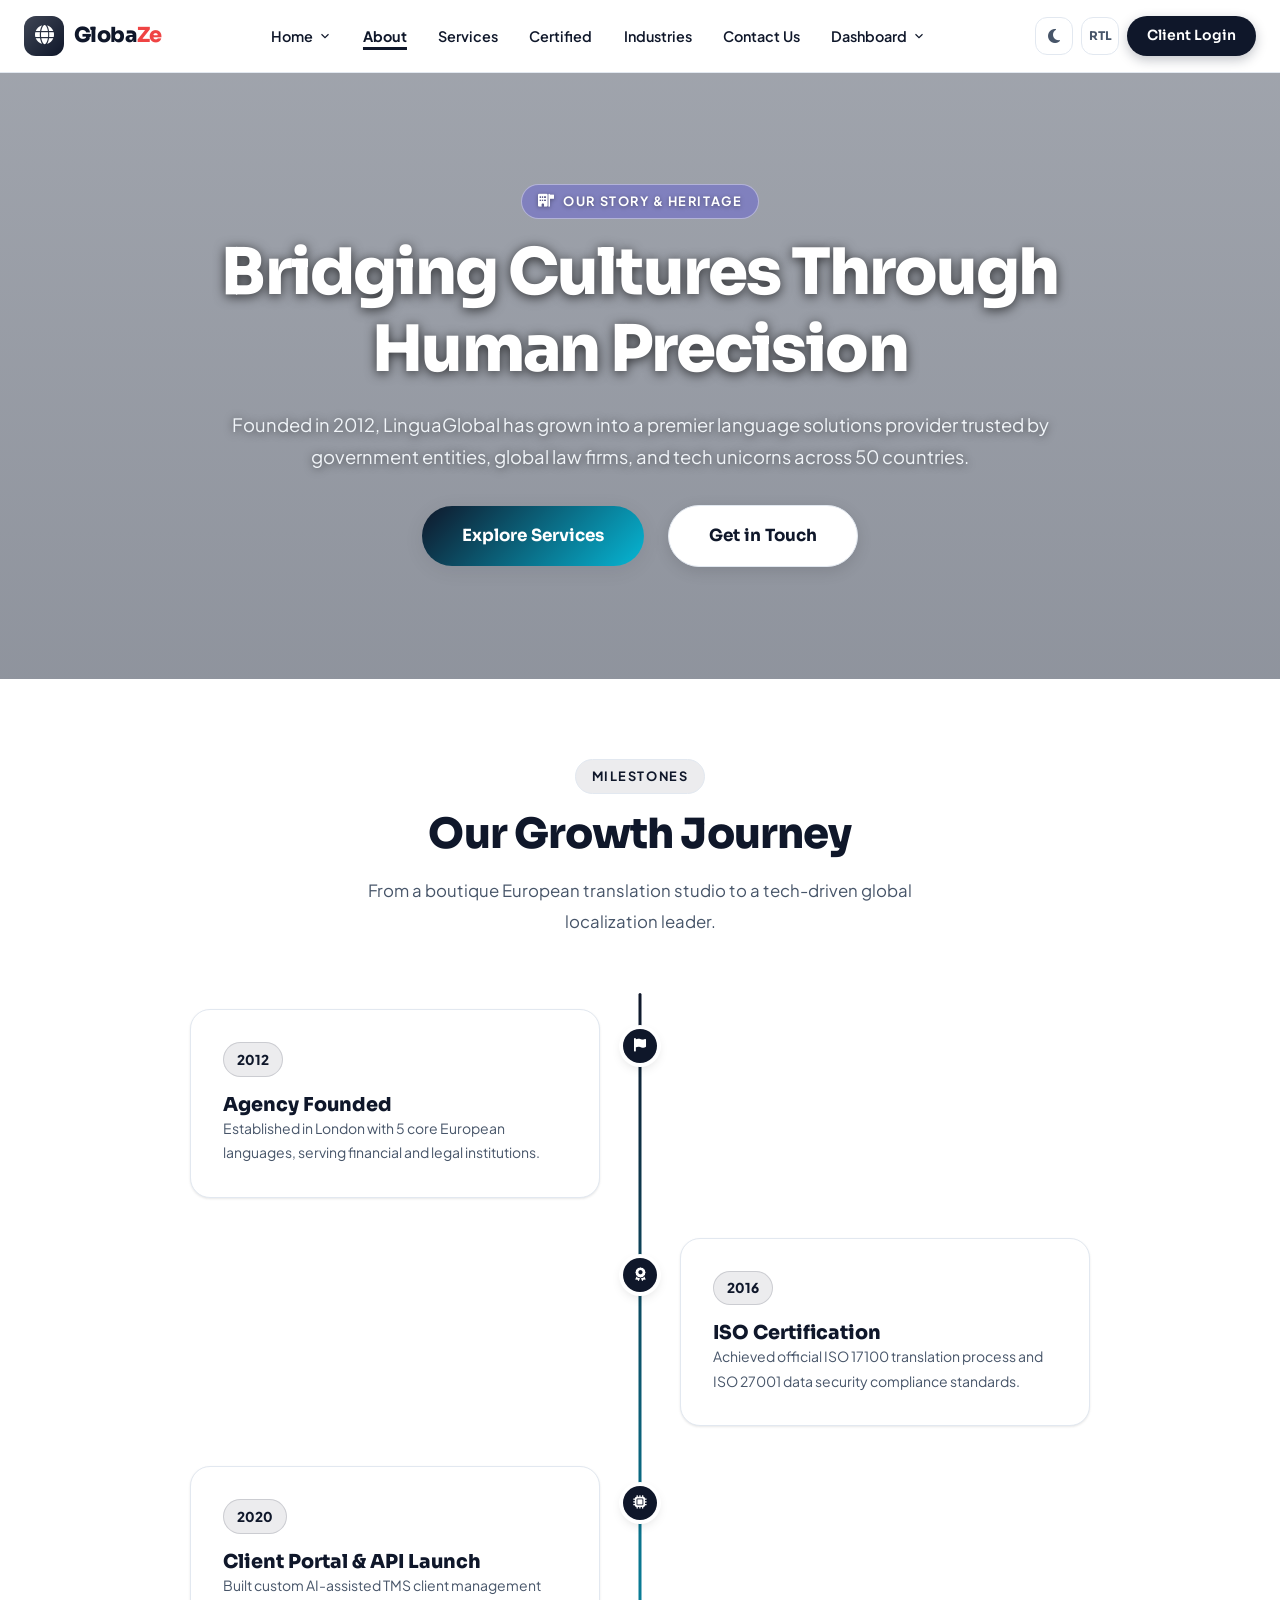
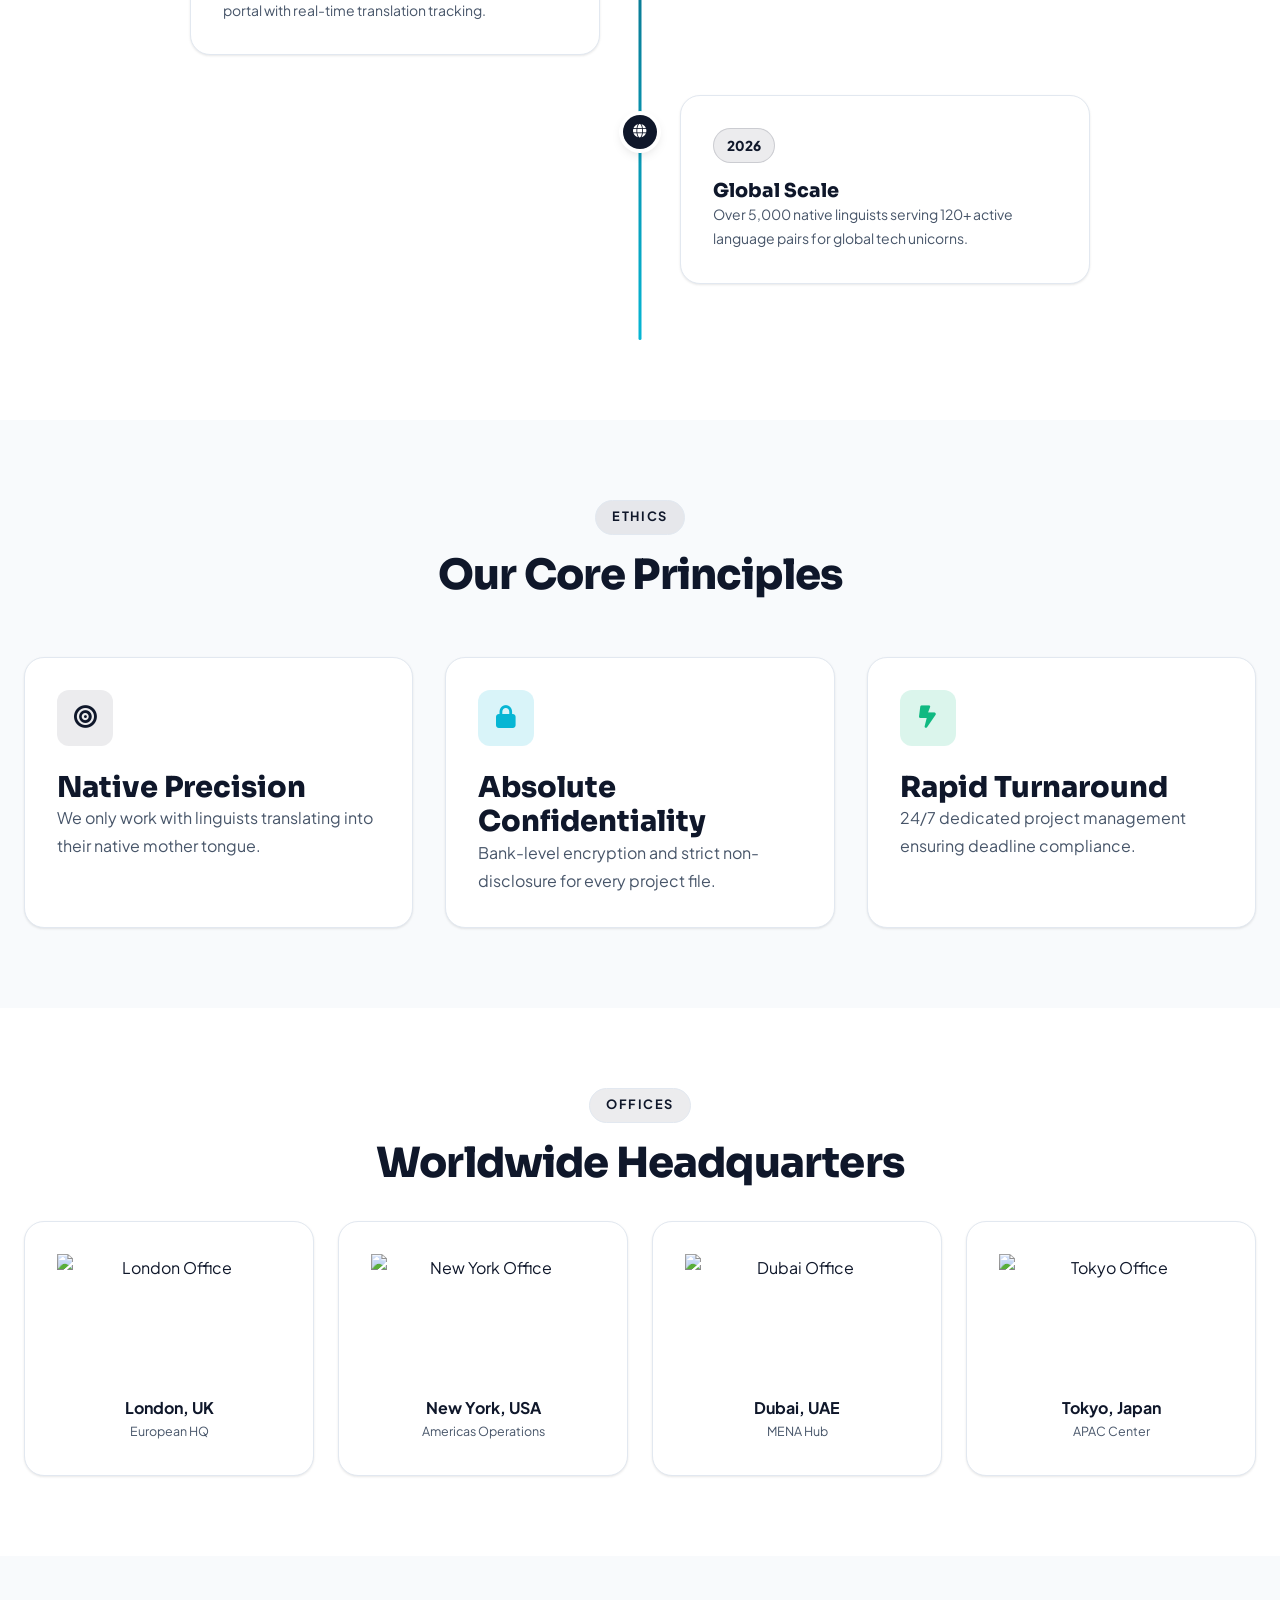
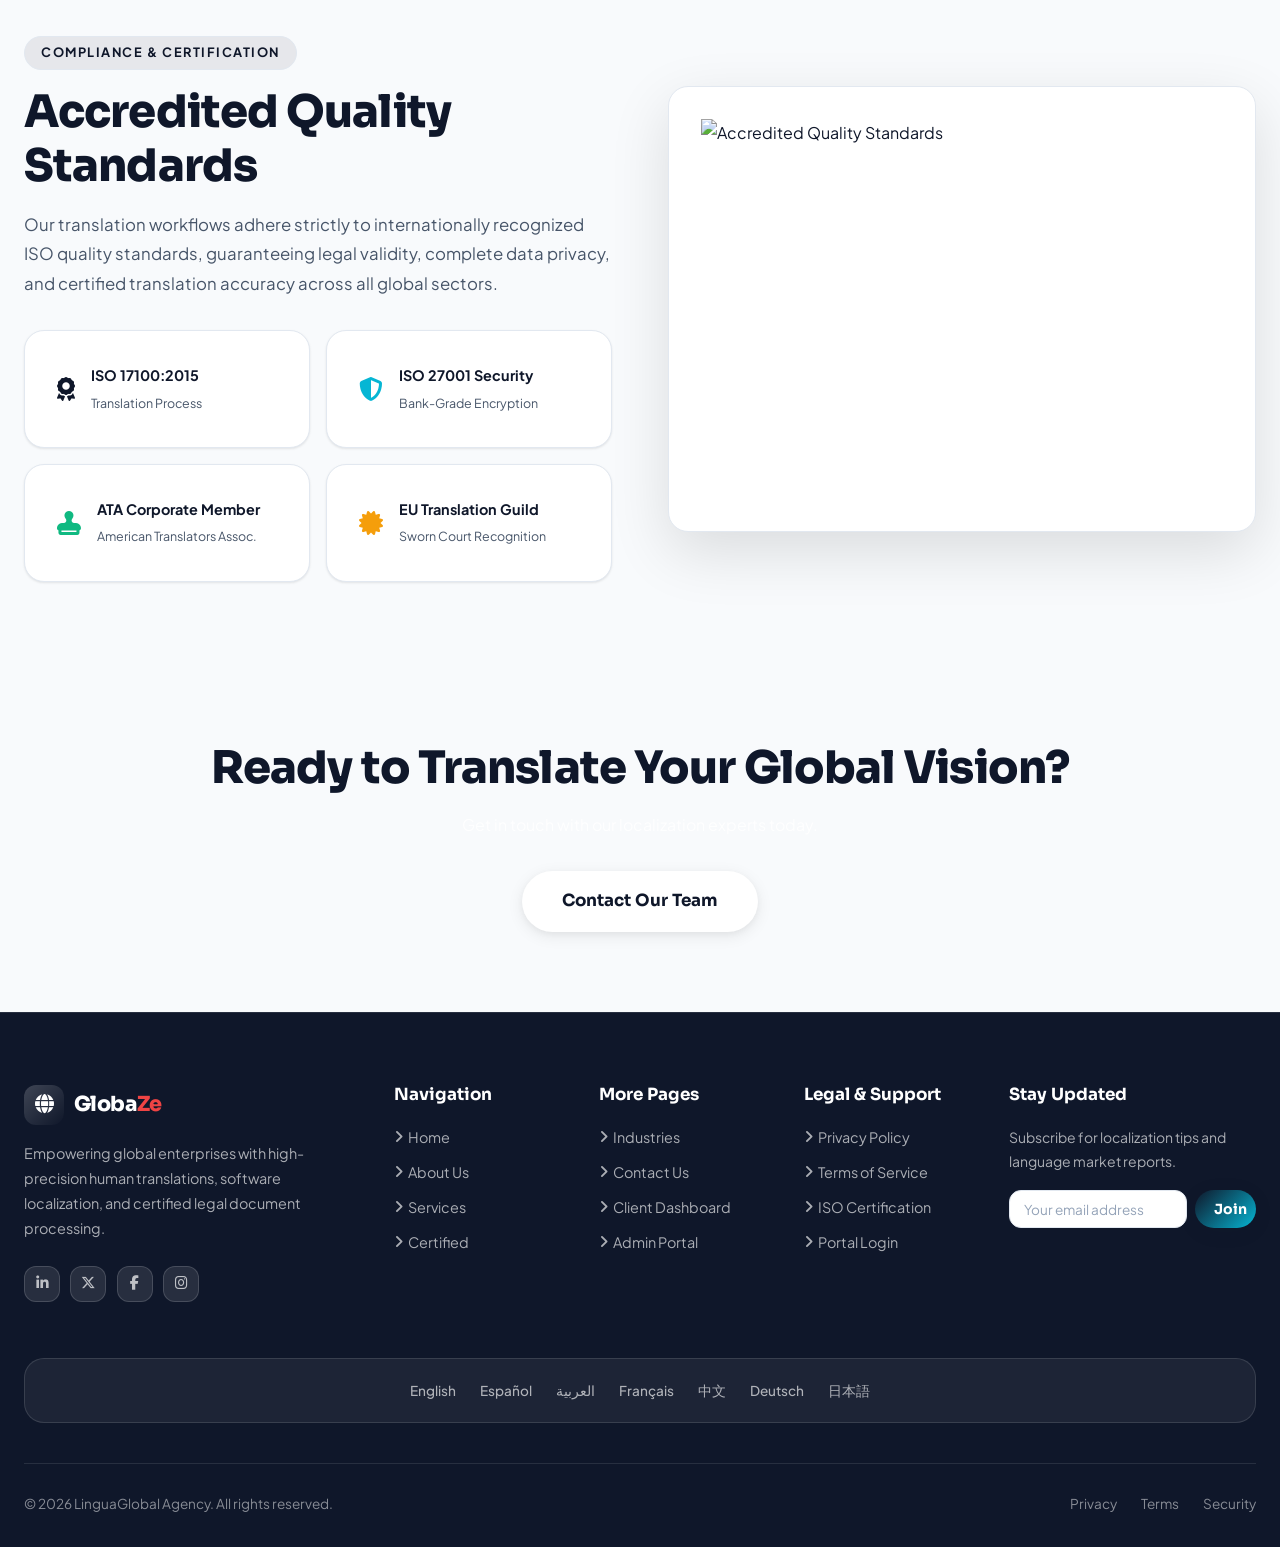
==== commit 5227a214: "JNJ" ====
--- a/about.html
+++ b/about.html
@@ -27,8 +27,8 @@
             <svg class="chevron" viewBox="0 0 24 24" fill="none" stroke="currentColor" stroke-width="2"><path d="M6 9l6 6 6-6"/></svg>
           </a>
           <div class="dropdown">
-            <a href="index.html" class="dropdown-link"><span class="d-icon"><i class="fa-solid fa-house"></i></span> Home 1 (Global)</a>
-            <a href="home2.html" class="dropdown-link"><span class="d-icon"><i class="fa-solid fa-bolt"></i></span> Home 2 (Enterprise)</a>
+            <a href="index.html" class="dropdown-link">Home 1</a>
+            <a href="home2.html" class="dropdown-link">Home 2</a>
           </div>
         </div>
 
@@ -44,8 +44,8 @@
             <svg class="chevron" viewBox="0 0 24 24" fill="none" stroke="currentColor" stroke-width="2"><path d="M6 9l6 6 6-6"/></svg>
           </a>
           <div class="dropdown">
-            <a href="dashboard.html" class="dropdown-link"><span class="d-icon"><i class="fa-solid fa-user"></i></span> Client Dashboard</a>
-            <a href="admin-dashboard.html" class="dropdown-link"><span class="d-icon"><i class="fa-solid fa-user-shield"></i></span> Admin Dashboard</a>
+            <a href="dashboard.html" class="dropdown-link">Client Dashboard</a>
+            <a href="admin-dashboard.html" class="dropdown-link">Admin Dashboard</a>
           </div>
         </div>
 
--- a/assets/css/styles.css
+++ b/assets/css/styles.css
@@ -64,8 +64,8 @@
   --bg-card:      #1E293B;
   --bg-glass:     rgba(30,41,59,0.85);
   --text:         #F1F5F9;
-  --text-muted:   #94A3B8;
-  --text-subtle:  #64748B;
+  --text-muted:   #CBD5E1;
+  --text-subtle:  #94A3B8;
   --border:       #334155;
   --border-light: #1E293B;
   --shadow-sm:    0 1px 3px rgba(0,0,0,0.3);
@@ -111,6 +111,19 @@
 h5 { font-size: 1rem; }
 p  { color: var(--text-muted); line-height: 1.75; }
 
+[data-theme="dark"] h1,
+[data-theme="dark"] h2,
+[data-theme="dark"] h3,
+[data-theme="dark"] h4,
+[data-theme="dark"] h5,
+[data-theme="dark"] h6 {
+  color: var(--text);
+}
+
+[data-theme="dark"] p {
+  color: var(--text-muted);
+}
+
 /* ── Fixed Hero Section Style (Immune to Light/Dark Mode) ── */
 .hero-section {
   position: relative;
@@ -221,20 +234,16 @@
   font-weight: 700;
   letter-spacing: 0.12em;
   text-transform: uppercase;
-  color: #0F172A;
-  background: rgba(15, 23, 42, 0.06);
-  border: 1px solid rgba(15, 23, 42, 0.12);
+  color: var(--primary);
+  background: var(--primary-glow);
+  border: 1px solid var(--border);
   padding: 0.35rem 1rem;
   border-radius: var(--radius-full);
   margin-bottom: 1rem;
   transition: var(--transition);
 }
 
-[data-theme="dark"] .section-label {
-  color: #FFFFFF !important;
-  background: rgba(255, 255, 255, 0.12) !important;
-  border-color: rgba(255, 255, 255, 0.22) !important;
-}
+/* Dark mode section-label is now handled by CSS variables */
 .section-title {
   font-size: clamp(1.8rem, 3.5vw, 2.6rem);
   font-weight: 800;
@@ -285,6 +294,14 @@
   box-shadow: 0 8px 30px var(--primary-glow);
 }
 
+[data-theme="dark"] .btn-primary {
+  background: linear-gradient(135deg, #1E293B, #0891B2);
+  color: #FFFFFF !important;
+}
+[data-theme="dark"] .btn-primary:hover {
+  background: linear-gradient(135deg, #334155, #06B6D4);
+}
+
 .btn-outline {
   background: transparent;
   color: var(--primary);
@@ -296,6 +313,15 @@
   transform: translateY(-2px);
 }
 
+[data-theme="dark"] .btn-outline {
+  color: var(--primary);
+  border-color: var(--primary);
+}
+[data-theme="dark"] .btn-outline:hover {
+  background: var(--primary);
+  color: #0F172A !important;
+}
+
 .btn-ghost {
   background: var(--bg-alt);
   color: var(--text);
@@ -316,10 +342,35 @@
   transform: translateY(-2px);
   box-shadow: var(--shadow-lg);
 }
+[data-theme="dark"] .btn-white {
+  background: var(--bg-alt);
+  color: var(--primary) !important;
+}
+[data-theme="dark"] .btn-white:hover {
+  background: var(--bg-card);
+}
 
 .btn-sm { padding: 0.5rem 1.2rem; font-size: 0.875rem; }
 .btn-lg { padding: 1rem 2.5rem; font-size: 1.05rem; }
 .btn-icon { width: 2.5rem; height: 2.5rem; padding: 0; justify-content: center; border-radius: var(--radius-md); }
+
+/* Ensure all buttons have visible text in dark mode */
+[data-theme="dark"] .btn {
+  color: var(--text);
+}
+[data-theme="dark"] .btn-primary {
+  color: #FFFFFF !important;
+}
+[data-theme="dark"] .btn-ghost {
+  background: var(--bg-card);
+  color: var(--text);
+  border-color: var(--border);
+}
+[data-theme="dark"] .btn-ghost:hover {
+  background: var(--bg-alt);
+  border-color: var(--primary);
+  color: var(--primary);
+}
 
 /* ── Cards ── */
 .card {
@@ -336,12 +387,26 @@
   border-color: var(--primary-light);
 }
 
+[data-theme="dark"] .card {
+  background: var(--bg-card);
+  border-color: var(--border);
+}
+
+[data-theme="dark"] .card:hover {
+  border-color: var(--primary);
+}
+
 .card-glass {
   background: var(--bg-glass);
   backdrop-filter: blur(20px);
   -webkit-backdrop-filter: blur(20px);
   border: 1px solid rgba(255,255,255,0.15);
   border-radius: var(--radius-lg);
+}
+
+[data-theme="dark"] .card-glass {
+  background: var(--bg-glass);
+  border: 1px solid rgba(255,255,255,0.1);
 }
 
 /* ── Badge ── */
@@ -360,6 +425,12 @@
 .badge-danger  { background: rgba(239,68,68,0.15);  color: var(--danger); }
 .badge-accent  { background: rgba(6,182,212,0.15);  color: var(--accent); }
 
+[data-theme="dark"] .badge-primary { background: rgba(255,255,255,0.15); color: var(--primary); }
+[data-theme="dark"] .badge-success { background: rgba(16,185,129,0.2); color: #34D399; }
+[data-theme="dark"] .badge-warning { background: rgba(245,158,11,0.2); color: #FCD34D; }
+[data-theme="dark"] .badge-danger  { background: rgba(239,68,68,0.2);  color: #FCA5A5; }
+[data-theme="dark"] .badge-accent  { background: rgba(6,182,212,0.2);  color: #22D3EE; }
+
 /* ── Forms ── */
 .form-group { margin-bottom: 1.5rem; }
 .form-label {
@@ -385,6 +456,12 @@
   box-shadow: 0 0 0 3px var(--primary-glow);
 }
 .form-control::placeholder { color: var(--text-subtle); }
+
+[data-theme="dark"] .form-control {
+  background: var(--bg-card);
+  border-color: var(--border);
+  color: var(--text);
+}
 
 /* ── Grid helpers ── */
 .grid-2 { display: grid; grid-template-columns: repeat(2, 1fr); gap: 2rem; }
@@ -445,6 +522,14 @@
 .icon-box-warning { background: rgba(245,158,11,0.15); color: var(--warning); }
 .icon-box-lg { width: 4.5rem; height: 4.5rem; font-size: 1.8rem; border-radius: var(--radius-lg); }
 
+[data-theme="dark"] .icon-box {
+  background: rgba(255,255,255,0.1);
+  color: var(--primary);
+}
+[data-theme="dark"] .icon-box-accent { background: rgba(6,182,212,0.2); color: #22D3EE; }
+[data-theme="dark"] .icon-box-success { background: rgba(16,185,129,0.2); color: #34D399; }
+[data-theme="dark"] .icon-box-warning { background: rgba(245,158,11,0.2); color: #FCD34D; }
+
 /* ── Gradient Text ── */
 .gradient-text {
   background: linear-gradient(135deg, var(--primary), var(--accent));
@@ -512,6 +597,17 @@
 }
 tr:last-child td { border-bottom: none; }
 tr:hover td { background: var(--bg-alt); }
+
+[data-theme="dark"] th {
+  background: var(--bg-card);
+  color: var(--text-muted);
+}
+[data-theme="dark"] td {
+  color: var(--text);
+}
+[data-theme="dark"] tr:hover td {
+  background: rgba(255,255,255,0.05);
+}
 
 /* ── Responsive ── */
 @media (max-width: 1024px) {
@@ -700,3 +796,86 @@
 [data-theme="dark"] .stat-value {
   color: #818CF8;
 }
+
+/* ============================================================
+   DARK MODE COMPREHENSIVE FIXES
+   ============================================================ */
+
+[data-theme="dark"] strong {
+  color: var(--text);
+}
+
+[data-theme="dark"] .card p {
+  color: var(--text-muted);
+}
+
+[data-theme="dark"] .card h3,
+[data-theme="dark"] .card h4 {
+  color: var(--text);
+}
+
+[data-theme="dark"] .text-center h1,
+[data-theme="dark"] .text-center h2,
+[data-theme="dark"] .text-center h3,
+[data-theme="dark"] .text-center h4 {
+  color: var(--text);
+}
+
+[data-theme="dark"] .section-title {
+  color: var(--text);
+}
+
+[data-theme="dark"] .section-subtitle {
+  color: var(--text-muted);
+}
+
+[data-theme="dark"] .divider-text {
+  color: var(--text-muted);
+}
+
+[data-theme="dark"] a {
+  color: var(--text);
+}
+
+[data-theme="dark"] a:hover {
+  color: var(--primary);
+}
+
+/* Ensure stat values are visible in dark mode */
+[data-theme="dark"] .stat-num {
+  color: var(--text);
+}
+
+/* Ensure all text in cards is readable */
+[data-theme="dark"] .card * {
+  border-color: var(--border);
+}
+
+/* Fix social auth buttons */
+[data-theme="dark"] .btn-social {
+  background: var(--bg-card);
+  color: var(--text);
+  border-color: var(--border);
+}
+
+[data-theme="dark"] .btn-social:hover {
+  background: var(--bg-alt);
+  border-color: var(--primary);
+}
+
+/* Timeline dark mode fixes */
+[data-theme="dark"] .timeline::before {
+  background: linear-gradient(180deg, var(--primary), var(--accent));
+}
+
+[data-theme="dark"] .timeline .card {
+  background: var(--bg-card);
+}
+
+[data-theme="dark"] .timeline .card h4 {
+  color: var(--text);
+}
+
+[data-theme="dark"] .timeline .card p {
+  color: var(--text-muted);
+}
--- a/assets/css/header.css
+++ b/assets/css/header.css
@@ -90,10 +90,6 @@
 .nav-link:hover {
   color: #0F172A;
   background: transparent;
-  text-decoration: underline;
-  text-underline-offset: 4px;
-  text-decoration-thickness: 2px;
-  text-decoration-color: #0F172A;
 }
 .nav-link.active {
   color: #0F172A;
@@ -154,22 +150,11 @@
   text-decoration: none;
 }
 .dropdown-link:hover {
-  background: rgba(15,23,42,0.06);
-  color: #0F172A;
-  text-decoration: underline;
-  text-underline-offset: 3px;
-  text-decoration-color: #0F172A;
+  background: transparent;
+  color: #0F172A;
 }
 .dropdown-link .d-icon {
-  width: 28px;
-  height: 28px;
-  border-radius: 6px;
-  background: var(--primary-glow);
-  display: flex;
-  align-items: center;
-  justify-content: center;
-  font-size: 0.85rem;
-  flex-shrink: 0;
+  display: none;
 }
 .dropdown-divider {
   height: 1px;
@@ -385,10 +370,6 @@
 [data-theme="dark"] .site-header .nav-link:hover {
   color: #0F172A !important;
   background: transparent !important;
-  text-decoration: underline !important;
-  text-underline-offset: 4px !important;
-  text-decoration-thickness: 2px !important;
-  text-decoration-color: #0F172A !important;
 }
 
 [data-theme="dark"] .site-header .nav-link.active {
@@ -412,11 +393,8 @@
 }
 
 [data-theme="dark"] .site-header .dropdown-link:hover {
-  background: rgba(15,23,42,0.06) !important;
-  color: #0F172A !important;
-  text-decoration: underline !important;
-  text-underline-offset: 3px !important;
-  text-decoration-color: #0F172A !important;
+  background: transparent !important;
+  color: #0F172A !important;
 }
 
 [data-theme="dark"] .site-header .dropdown-link .d-icon {
@@ -444,6 +422,17 @@
 
 [data-theme="dark"] .site-header .hamburger span {
   background: #0F172A !important;
+}
+
+[data-theme="dark"] .site-header .btn-login {
+  background: #0F172A !important;
+  color: #fff !important;
+  box-shadow: 0 4px 12px rgba(15,23,42,0.25) !important;
+}
+
+[data-theme="dark"] .site-header .btn-login:hover {
+  background: #1E293B !important;
+  box-shadow: 0 8px 24px rgba(15,23,42,0.35) !important;
 }
 
 @media (max-width: 1024px) {
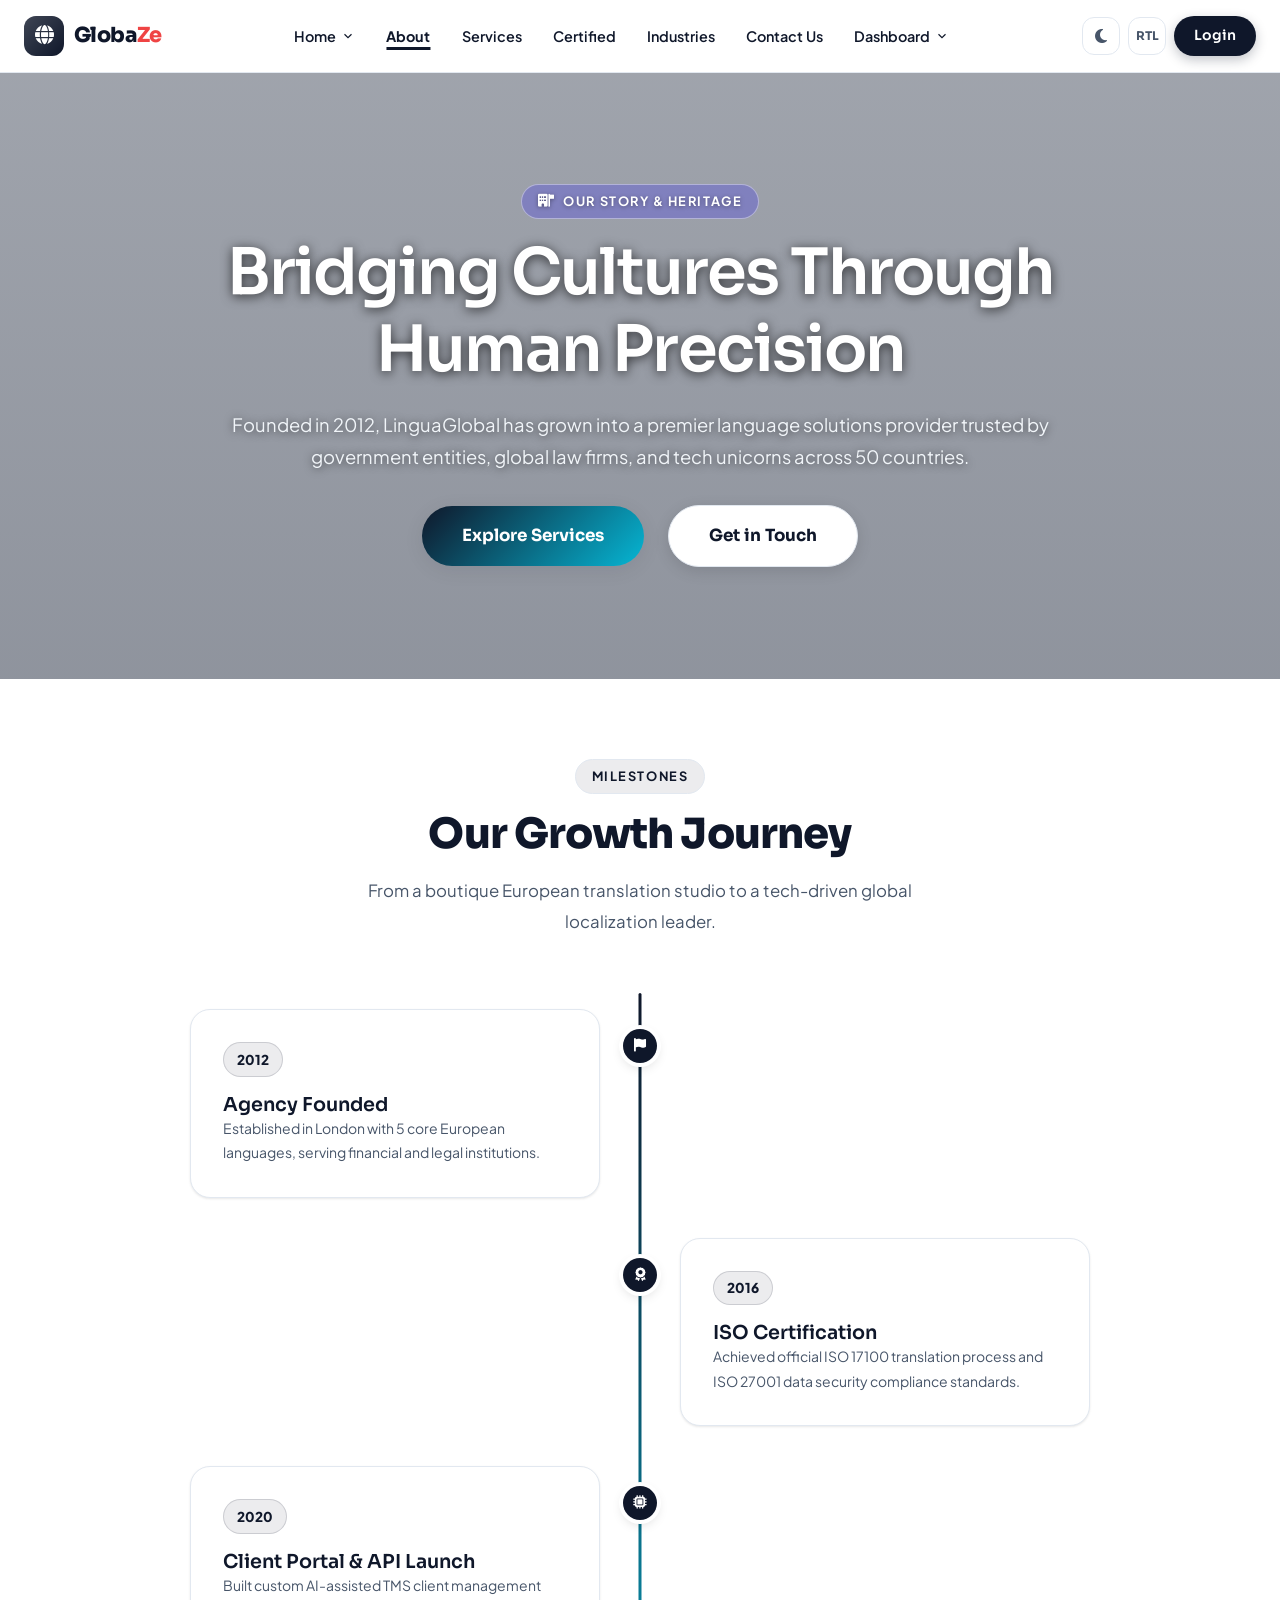
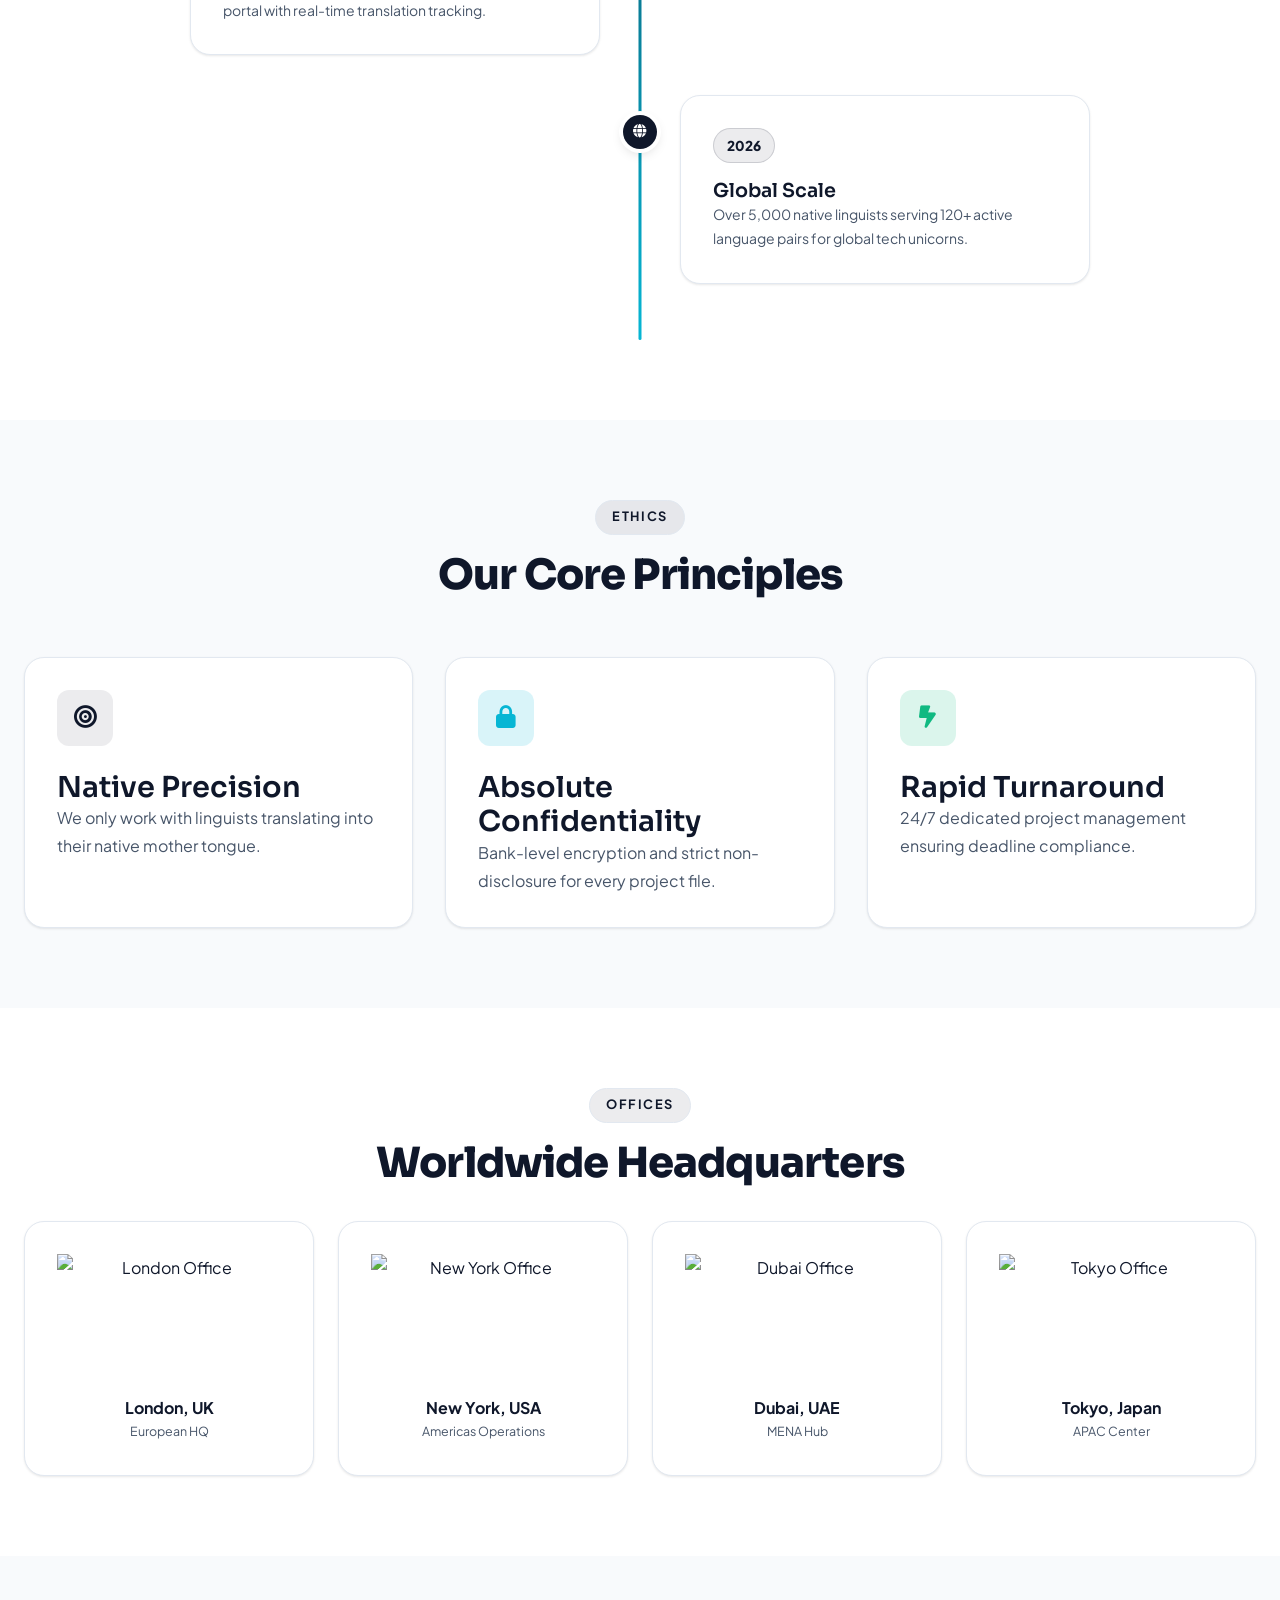
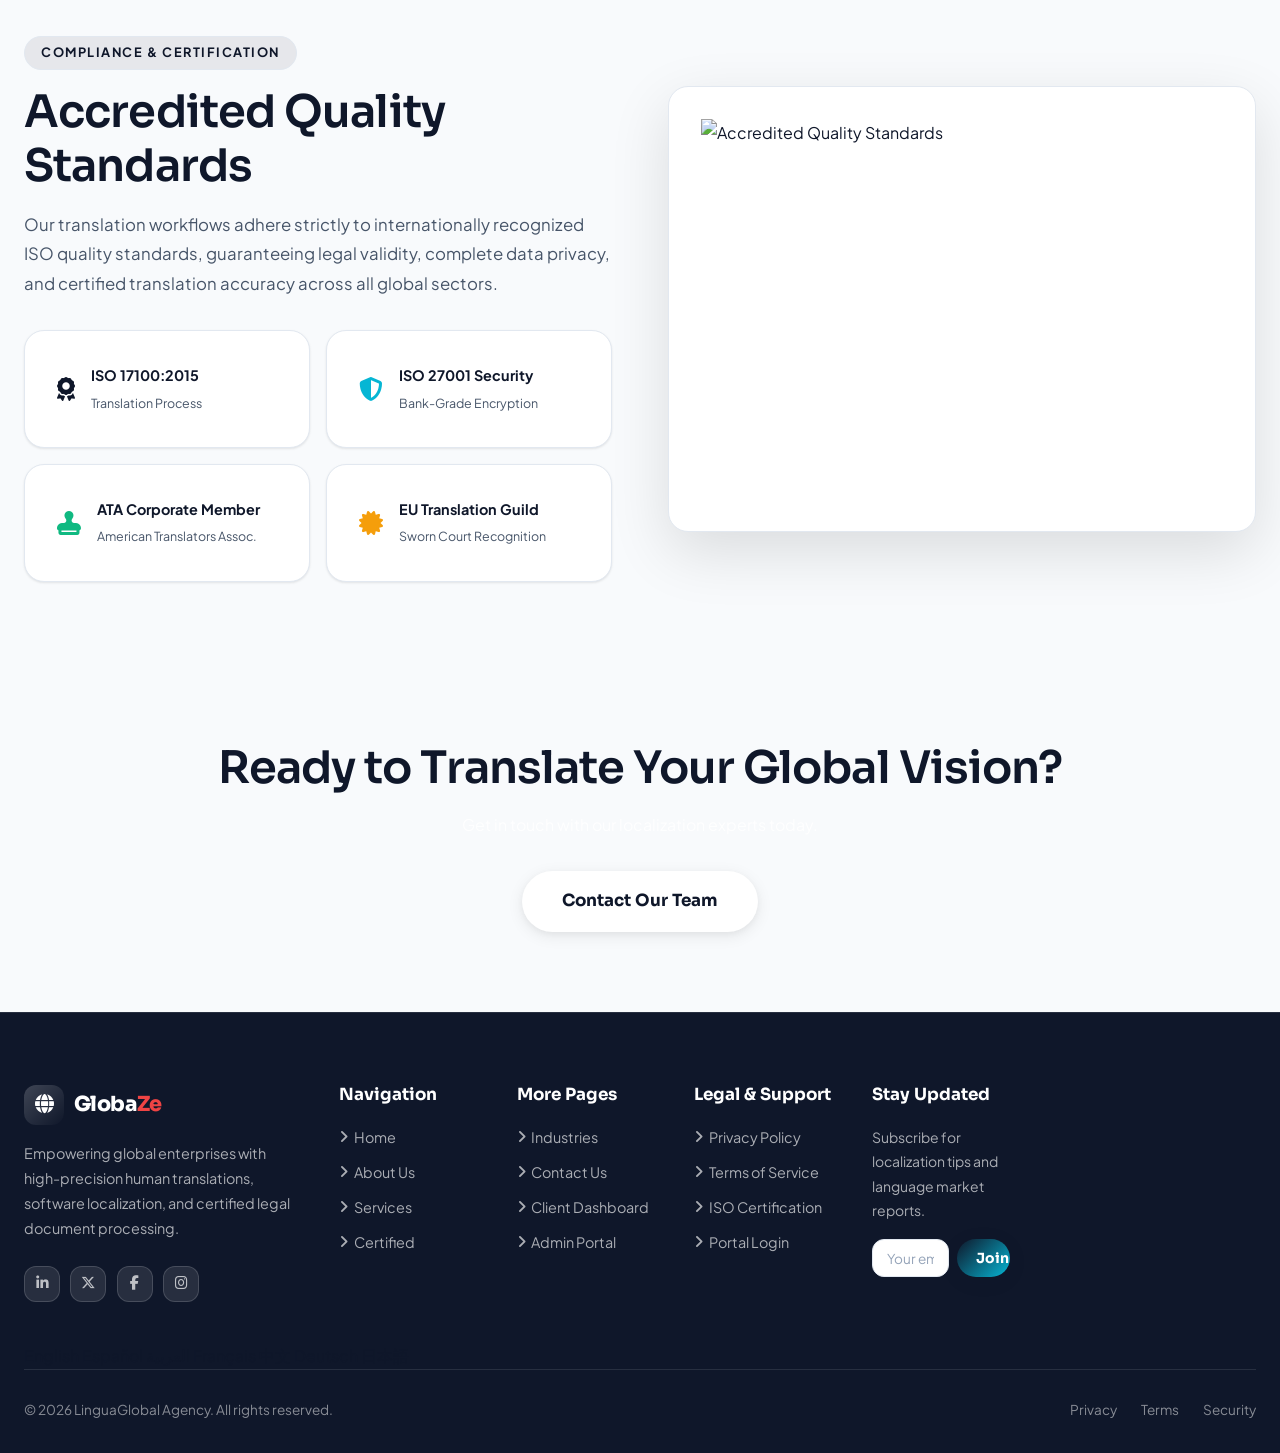
==== commit 3115716a: "ll" ====
--- a/about.html
+++ b/about.html
@@ -55,14 +55,14 @@
             <button class="theme-toggle" aria-label="Toggle Theme"><i class="fa-solid fa-moon"></i></button>
             <button class="rtl-toggle" aria-label="Toggle RTL">RTL</button>
           </div>
-          <a href="login.html" class="btn btn-primary" style="justify-content:center;">Client Login</a>
+          <a href="login.html" class="btn btn-primary" style="justify-content:center;">Login</a>
         </div>
       </nav>
 
       <div class="header-right">
         <button class="theme-toggle" aria-label="Toggle Theme"><i class="fa-solid fa-moon"></i></button>
         <button class="rtl-toggle" aria-label="Toggle RTL">RTL</button>
-        <a href="login.html" class="btn-login">Client Login</a>
+        <a href="login.html" class="btn-login">Login</a>
         <button class="hamburger" aria-label="Toggle Menu">
           <span></span><span></span><span></span>
         </button>
--- a/assets/css/styles.css
+++ b/assets/css/styles.css
@@ -103,7 +103,7 @@
 input, textarea, select { font-family: inherit; }
 
 /* ── Typography ── */
-h1,h2,h3,h4,h5,h6 { font-family: var(--font-head); font-weight: 800; line-height: 1.2; color: var(--text); }
+h1,h2,h3,h4,h5,h6 { font-family: var(--font-head); font-weight: 600; line-height: 1.2; color: var(--text); }
 h1 { font-size: clamp(2.3rem, 5vw, 4rem); letter-spacing: -0.03em; }
 h2 { font-size: clamp(1.8rem, 3.5vw, 2.8rem); letter-spacing: -0.02em; }
 h3 { font-size: clamp(1.3rem, 2.5vw, 1.8rem); }
--- a/assets/css/footer.css
+++ b/assets/css/footer.css
@@ -13,9 +13,9 @@
 
 .footer-top {
   display: grid;
-  grid-template-columns: 2fr 1fr 1fr 1fr 1.5fr;
+  grid-template-columns: 2fr 1fr 1fr 1fr 1fr 1.5fr;
   gap: 2.5rem;
-  margin-bottom: 3.5rem;
+  margin-bottom: 2.5rem;
 }
 
 .footer-brand p {
@@ -102,28 +102,6 @@
   transform: translateY(-2px);
 }
 
-.languages-bar {
-  display: flex;
-  align-items: center;
-  justify-content: center;
-  gap: 1.5rem;
-  flex-wrap: wrap;
-  padding: 1.25rem 1rem;
-  background: rgba(255,255,255,0.06);
-  border: 1px solid rgba(255,255,255,0.12);
-  border-radius: var(--radius-lg);
-  margin-bottom: 2.5rem;
-}
-
-.lang-chip {
-  display: inline-flex;
-  align-items: center;
-  gap: 0.4rem;
-  font-size: 0.85rem;
-  font-weight: 500;
-  color: rgba(255,255,255,0.65);
-}
-
 .footer-bottom {
   display: flex;
   align-items: center;
@@ -182,8 +160,6 @@
 @media (max-width: 768px) {
   .site-footer { padding-top: 3rem; padding-bottom: 1.5rem; }
   .footer-top { margin-bottom: 2rem; gap: 1.75rem; }
-  .languages-bar { gap: 1rem; padding: 1rem 0.75rem; }
-  .lang-chip { font-size: 0.8rem; }
 }
 
 /* ── 480px (360px phones) ── */
@@ -198,13 +174,6 @@
   /* Newsletter form: stack on very small screens */
   .newsletter-form { flex-direction: column; gap: 0.5rem; }
   .newsletter-form .btn { width: 100%; justify-content: center; }
-
-  .languages-bar {
-    gap: 0.6rem;
-    padding: 0.75rem 0.5rem;
-    border-radius: var(--radius-md);
-  }
-  .lang-chip { font-size: 0.75rem; gap: 0.3rem; }
 
   .footer-bottom {
     flex-direction: column;
